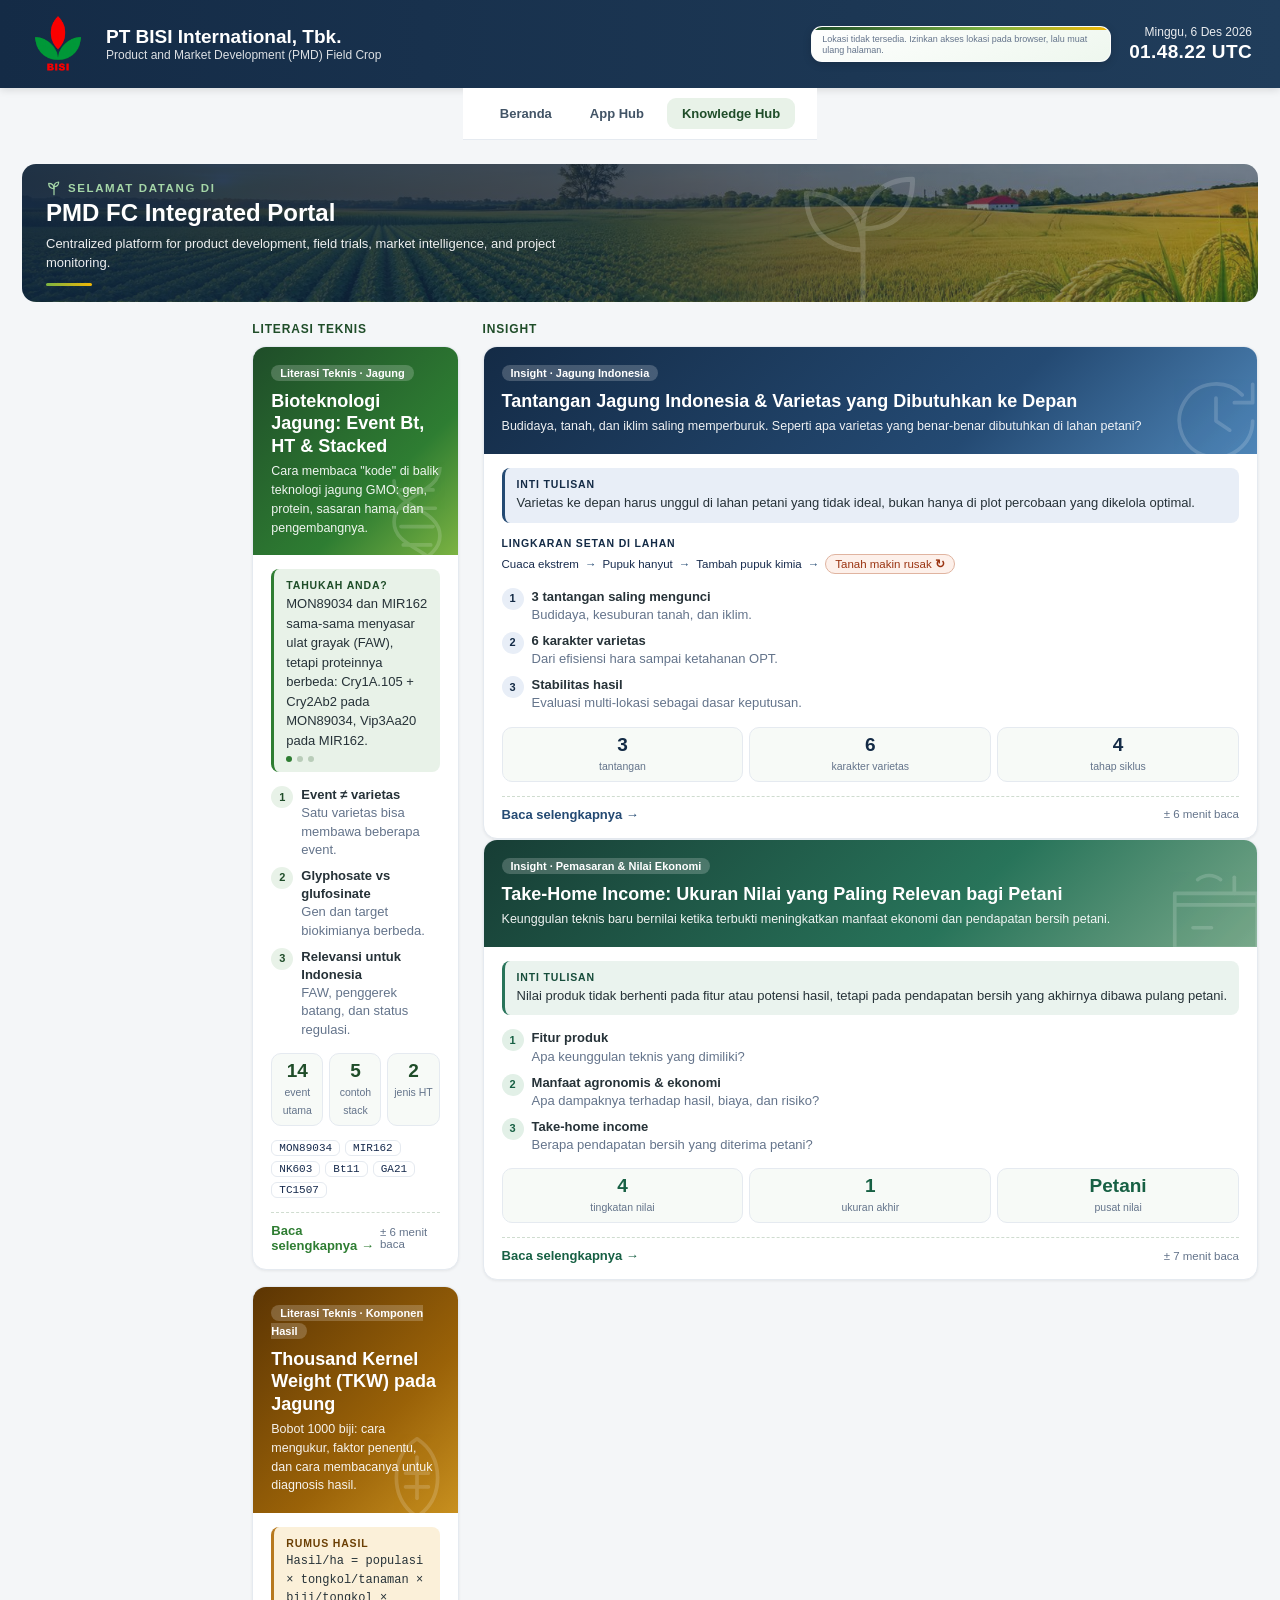
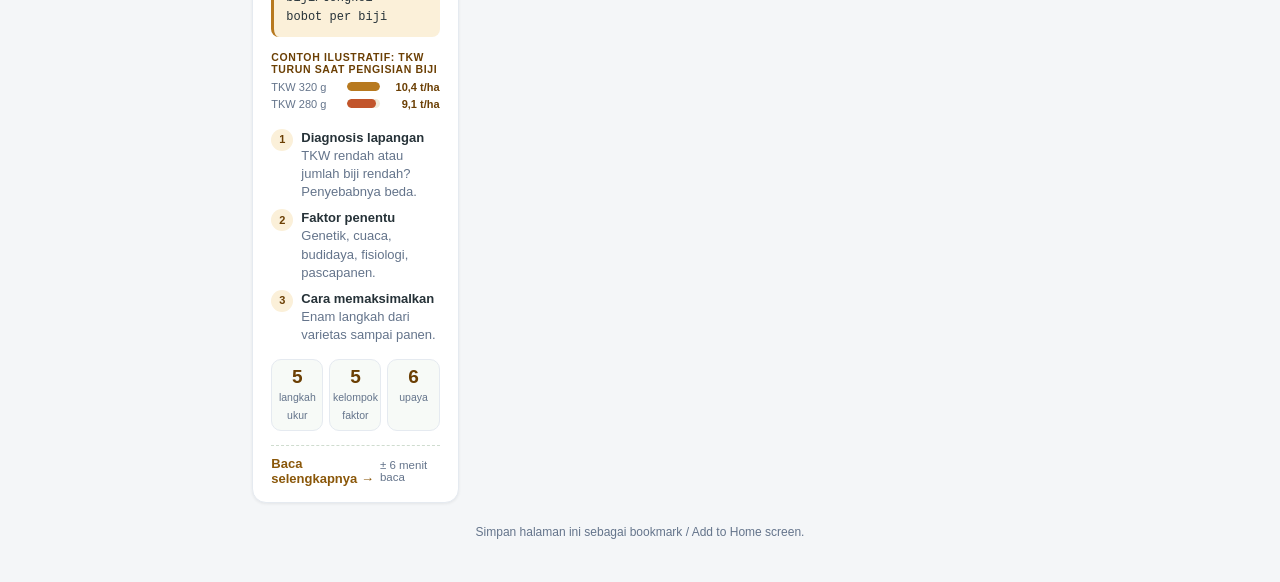
==== knowledge-hub.html @ ab96c6e7 "Add files via upload" ====
<!DOCTYPE html>
<html lang="id">
<head>
<meta charset="utf-8">
<meta name="viewport" content="width=device-width, initial-scale=1">
<title>PMD-FC BISI — Dashboard Gate — Knowledge Hub</title>
<meta name="theme-color" content="#1f4d29">
<style>
:root {
  --ink: #263238;
  --mute: #64748b;
  --line: #e5eaf0;
  --green: #2e7d32;
  --green-d: #1f4d29;
  --green-l: #e8f2e8;
  --navy: #172b4d;
  --background: #f4f6f8;
}
*{box-sizing:border-box}
body {
  margin: 0;
  min-height: 100vh;
  display: flex;
  flex-direction: column;
  font-family: Inter, Arial, sans-serif;
  color: var(--ink);
  background: var(--background);
}

header {
  background: linear-gradient(90deg, #142b46, #203d5b);
  color: white;
  padding: 14px 28px;
  display: flex;
  align-items: center;
  gap: 18px;
  box-shadow: 0 2px 8px rgba(0,0,0,.12);
}
header h1{margin:0;font-size:clamp(15px,3vw,19px)}header small{display:block;opacity:.85;font-weight:400;font-size:12px}
main {
  flex: 1;
  width: 100%;
  max-width: 1600px;
  margin: 0 auto;
  padding: 24px 22px 40px;
}
h2{font-size:15px;margin:0 0 4px}.lead{color:var(--mute);margin:0 0 18px}
a.card{display:flex;flex-direction:column;gap:6px;text-decoration:none;color:inherit;background:#fff;border:1px solid var(--line);border-radius:12px;padding:18px;transition:.15s;box-shadow:0 1px 3px #0001}
a.card:hover,a.card:focus-visible{border-color:var(--green);box-shadow:0 4px 14px #2f6b3a33;transform:translateY(-2px);outline:none}
.tag{align-self:flex-start;font-size:11px;background:var(--green-l);color:var(--green-d);border-radius:999px;padding:2px 9px;font-weight:600}
.card b{font-size:17px}.card span.d{color:var(--mute);font-size:13px}
.go{margin-top:6px;color:var(--green);font-weight:650;font-size:13px}
footer{text-align:center;color:var(--mute);font-size:12px;margin-top:22px}
#list{display:flex;flex-direction:column;gap:26px;margin-top:14px}
.grp-grid{display:grid;grid-template-columns:repeat(auto-fill,minmax(240px,1fr));gap:14px}
.card span.d{flex:1}
.tab:focus-visible,.btn:focus-visible,.more:focus-visible{outline:2px solid var(--green);outline-offset:2px}
.msg,.empty{color:var(--mute);margin:8px 0}
#news-list,#event-list{display:grid;gap:12px;align-content:start;max-height:300px;overflow-y:auto;padding:2px 6px 2px 2px}
.news,.ev{background:#fff;border:1px solid var(--line);border-radius:12px;padding:16px 18px;box-shadow:0 1px 3px #0001}
.news h3,.ev h3{margin:6px 0 4px;font-size:16px}
.news p,.ev p{margin:0 0 6px;color:var(--mute);font-size:14px;white-space:pre-line}
.meta{display:flex;flex-wrap:wrap;align-items:center;gap:8px;font-size:12px;color:var(--mute)}
.pill{border-radius:999px;padding:2px 9px;font-weight:600;font-size:11px}
.pill.new{background:#f6efd2;color:#6b5a12}.pill.pin{background:var(--green);color:#fff}
.more{color:var(--green);font-weight:650;font-size:13px;text-decoration:none}
.more:hover{text-decoration:underline}
.month{margin:14px 0 0;font-size:13px;color:var(--green-d);text-transform:capitalize}
.ev{display:grid;grid-template-columns:60px 1fr;gap:14px}
.ev.past{opacity:.6}
.dt{background:var(--green-l);color:var(--green-d);border-radius:10px;text-align:center;padding:8px 4px;align-self:start}
.dt b{display:block;font-size:22px;line-height:1.1}.dt span{font-size:11px;text-transform:uppercase}
.btn{font:inherit;font-size:13px;font-weight:600;color:var(--green-d);background:#fff;border:1px solid var(--line);border-radius:8px;padding:8px 12px;cursor:pointer;justify-self:start}
header h1{min-width:0}
.clock{margin-left:auto;text-align:right;flex:none;line-height:1.25}
#ck-date{font-size:12px;opacity:.9}
#ck-time{font-size:19px;font-weight:700;font-variant-numeric:tabular-nums;letter-spacing:.02em}
@media(max-width:560px){#ck-date{font-size:11px}#ck-time{font-size:15px}}
.clock{position:relative}
.layout{display:grid;grid-template-columns:minmax(0,1fr) 340px;gap:22px 24px;align-items:start}
/* Layar sedang (901-1499px): baris atas = Literasi Teknis (2 kartu) + Insight; dashboard di kiri, news+kalender di kanan */
.lt-wrap{grid-column:1 / -1;grid-row:1;display:grid;grid-template-columns:minmax(0,2fr) minmax(0,1fr);gap:22px 24px;min-width:0}
#p-lit,#p-ins{min-width:0;display:flex;flex-direction:column}
.lt-stack{display:grid;grid-template-columns:repeat(auto-fit,minmax(270px,1fr));gap:16px;flex:1}
#p-ins .lt{flex:1}
.layout{grid-template-rows:auto auto auto 1fr}
#p-dash{grid-column:1;grid-row:2 / span 3}
#p-news{grid-column:2;grid-row:2;min-width:0}
#p-event{grid-column:2;grid-row:3;min-width:0}
#news-list,#event-list{max-height:460px}
.grp-grid{grid-template-columns:repeat(2,minmax(0,1fr))}
/* Layar lebar (>=1500px): Dashboard | Literasi Teknis (2 kartu bertumpuk) | Insight + News + Kalender bertumpuk.
   Setiap kolom setinggi isinya sendiri, jadi tidak ada kartu yang melar dan menyisakan ruang kosong. */
@media(min-width:1500px){
  #news-list,#event-list{max-height:340px}
  .layout{grid-template-columns:minmax(0,1fr) 310px 340px;grid-template-rows:auto auto auto 1fr}
  .lt-wrap{display:contents}
  #p-dash{grid-column:1;grid-row:1 / span 4}
  #p-lit{grid-column:2;grid-row:1 / span 4;align-self:start}
  #p-ins{grid-column:3;grid-row:1;align-self:start}
  #p-news{grid-column:3;grid-row:2}
  #p-event{grid-column:3;grid-row:3}
  .lt-stack{grid-template-columns:1fr}
}
.sec{margin:0 0 10px;font-size:12px;font-weight:700;letter-spacing:.07em;text-transform:uppercase;color:var(--green-d)}
@media(max-width:900px){.layout{grid-template-columns:1fr;grid-template-rows:none}#p-dash,#p-news,#p-event,.lt-wrap{grid-column:1;grid-row:auto}.lt-wrap{grid-template-columns:1fr}.grp-grid{grid-template-columns:repeat(auto-fill,minmax(240px,1fr))}#news-list,#event-list{max-height:340px}}
.sech{display:flex;align-items:center;justify-content:space-between;margin:0 0 10px}.sech .sec{margin:0}
.ico{font:inherit;font-size:16px;line-height:1;color:var(--green-d);background:#fff;border:1px solid var(--line);border-radius:8px;padding:3px 8px;cursor:pointer}
.ico:hover{background:var(--green-l)}.ico:focus-visible{outline:2px solid var(--green);outline-offset:2px}
/* CARD CUACA */
.wxc{position:relative;overflow:hidden;min-width:0;color:var(--ink);background:linear-gradient(160deg,#ffffff 0%,#eef7ee 100%);border:1px solid rgba(255,255,255,.7);border-radius:16px;padding:14px 14px 11px;box-shadow:0 10px 28px rgba(0,0,0,.28)}
.wxc::before{content:"";position:absolute;left:0;right:0;top:0;height:4px;background:linear-gradient(90deg,var(--green-d),#7cb342 60%,#f2b705)}
.wxc-wm{position:absolute;right:-12px;top:8px;width:92px;height:92px;color:var(--green);opacity:.10;pointer-events:none}
.wxc-wm svg{display:block;width:100%;height:100%}
.wxc-top{position:relative;display:flex;align-items:center;gap:10px}
.wxc-ic{width:46px;height:46px;flex:none;display:grid;place-items:center;border-radius:14px;color:#fff;background:linear-gradient(135deg,var(--green-d),var(--green));box-shadow:0 4px 10px rgba(31,77,41,.3)}
.wxc-ic svg{display:block;width:26px;height:26px}
.wxc-ic.k-sun{background:linear-gradient(135deg,#f59e0b,#fbbf24);box-shadow:0 4px 10px rgba(245,158,11,.4)}
.wxc-ic.k-moon{background:linear-gradient(135deg,#3949ab,#5c6bc0);box-shadow:0 4px 10px rgba(57,73,171,.4)}
.wxc-ic.k-partly{background:linear-gradient(135deg,#f59e0b,#4a90c2);box-shadow:0 4px 10px rgba(74,144,194,.4)}
.wxc-ic.k-cloud,.wxc-ic.k-fog{background:linear-gradient(135deg,#607d8b,#90a4ae);box-shadow:0 4px 10px rgba(96,125,139,.4)}
.wxc-ic.k-rain,.wxc-ic.k-storm,.wxc-ic.k-snow{background:linear-gradient(135deg,#1e5f99,#3b8fd0);box-shadow:0 4px 10px rgba(30,95,153,.4)}
.wxc-t{font-size:32px;font-weight:700;line-height:1;font-variant-numeric:tabular-nums;color:var(--navy)}
.wxc-c{font-weight:700;font-size:13px;color:var(--navy)}
.wxc-s{font-size:11.5px;color:var(--mute);margin:0}
.wxc-chips{position:relative;display:grid;grid-auto-flow:column;grid-auto-columns:1fr;gap:6px;margin:10px 0 9px}
.wxc-chip{display:flex;align-items:center;gap:6px;min-width:0;background:rgba(255,255,255,.85);border:1px solid var(--line);border-radius:10px;padding:5px 7px}
.wxc-chip .ci{width:17px;height:17px;flex:none;color:var(--green)}
.wxc-chip .ci svg{display:block;width:100%;height:100%}
.wxc-chip b{display:block;font-size:12px;line-height:1.15;white-space:nowrap}
.wxc-chip small{display:block;font-size:10px;line-height:1.15;color:var(--mute)}
.wxc-loc{position:relative;display:flex;align-items:center;flex-wrap:nowrap;gap:6px;border-top:1px dashed #cfdccf;padding-top:8px;font-size:12px}
.wxc-pin{display:block;width:15px;height:15px;color:#d84315;flex:none}
.wxc-pin svg{display:block;width:100%;height:100%}
.wxc-loc>span:not(.wxc-pin):not(.pill2){font-weight:600;flex:1 1 auto;min-width:0;overflow:hidden;text-overflow:ellipsis;white-space:nowrap}
.wxc-loc .pill2{flex:none;white-space:nowrap}
.pill2{background:var(--green-l);color:var(--green-d);border-radius:999px;padding:2px 9px;font-size:11px;font-weight:600}
.wxc .btn{flex:none;padding:2px 9px;font-size:11px}
.wxc-note{position:relative;margin:6px 0 0;font-size:11px;color:var(--mute)}
/* CARD CUACA DI HEADER: ringkas agar sejajar dengan jam tanpa mengubah isi/fungsi widget. */
header #p-weather{
  flex:0 1 300px;
  width:300px;
  max-width:300px;
  margin-left:auto;
  padding:7px 10px 6px;
  border-radius:11px;
  box-shadow:0 2px 8px rgba(0,0,0,.16);
}
header #p-weather::before{height:3px}
header #p-weather .wxc-wm{width:54px;height:54px;right:-8px;top:2px}
header #p-weather .wxc-top{gap:7px}
header #p-weather .wxc-ic{width:32px;height:32px;border-radius:9px;box-shadow:none}
header #p-weather .wxc-ic svg{width:19px;height:19px}
header #p-weather .wxc-t{font-size:23px}
header #p-weather .wxc-c{font-size:10.5px}
header #p-weather .wxc-s{font-size:9px;line-height:1.2}
header #p-weather .wxc-chips{display:none}
header #p-weather .wxc-loc{gap:4px;padding-top:4px;font-size:9px;border-top:1px dashed #cfdccf}
header #p-weather .wxc-pin{width:11px;height:11px}
header #p-weather .pill2{font-size:9px;padding:1px 5px}
header #p-weather .btn{font-size:9px;padding:1px 6px}
header #p-weather .wxc-note{display:none}
header .clock{margin-left:0}
@media(max-width:1000px){
  header{flex-wrap:wrap}
  header #p-weather{order:3;flex:1 1 220px;width:auto;max-width:none;margin-left:0}
  header .clock{order:4;margin-left:auto}
}
@media(max-width:420px){
  header #p-weather{flex-basis:100%}
  header .clock{margin-left:auto}
}

/* HERO BANNER */
.hero {
  position: relative;
  overflow: hidden;
  background: linear-gradient(100deg, rgba(14,36,62,.93) 0%, rgba(14,36,62,.78) 45%, rgba(14,36,62,.35) 100%),
              var(--hero-img);
  background-color: #1f4d29;
  background-size: cover;
  background-position: center 62%;
  border-radius: 14px;
  padding: 16px 24px;
  color: white;
  margin-bottom: 20px;
  display: flex;
  flex-direction: row;
  align-items: center;
  justify-content: space-between;
  gap: 20px;
}
/* SHIMMER HALUS: hanya pada banner hero, tanpa mengubah elemen lain. */
.hero::before {
  content: "";
  position: absolute;
  top: 0;
  left: 0;
  width: 42%;
  height: 100%;
  pointer-events: none;
  z-index: 0;
  background: linear-gradient(
    110deg,
    transparent 0%,
    rgba(255,255,255,.035) 35%,
    rgba(255,255,255,.19) 50%,
    rgba(255,255,255,.035) 65%,
    transparent 100%
  );
  transform: translateX(-160%) skewX(-18deg);
  animation: heroBannerShimmer 7s ease-in-out infinite;
}
@keyframes heroBannerShimmer {
  0%, 16% { transform: translateX(-160%) skewX(-18deg); }
  58%, 100% { transform: translateX(360%) skewX(-18deg); }
}
@media (prefers-reduced-motion: reduce) {
  .hero::before { animation: none; }
}
.hero::after {
  content: "";
  position: absolute;
  right: 310px;
  bottom: -26px;
  width: 170px;
  height: 170px;
  background: url("data:image/svg+xml,%3Csvg xmlns='http://www.w3.org/2000/svg' viewBox='0 0 24 24' fill='none' stroke='%23ffffff' stroke-width='.7' stroke-linecap='round' stroke-linejoin='round'%3E%3Cpath d='M12 22V10'/%3E%3Cpath d='M12 13c-5 0-8-3-8-8 5 0 8 3 8 8z'/%3E%3Cpath d='M12 10c0-4 2.5-7 7-7 0 4.500-2.500 7-7 7z'/%3E%3C/svg%3E") no-repeat center / contain;
  opacity: .16;
  pointer-events: none;
}
.hero-text, .hero #p-weather { position: relative; z-index: 1; }
.hero-text { flex: 1; min-width: 0; }
.hero #p-weather { flex: 0 0 310px; width: 310px; max-width: 100%; }
.hero .welcome {
  display: flex; align-items: center; gap: 6px;
  margin: 0 0 3px; font-size: 11.5px; font-weight: 600;
  letter-spacing: .14em; text-transform: uppercase; color: #a5d6a7;
}
.hero .welcome svg { width: 16px; height: 16px; flex: none; }
.hero h2 { font-size: 24px; line-height: 1.2; margin: 0 0 6px; }
.hero .subtitle { font-size: 13px; line-height: 1.5; margin: 0; max-width: 540px; opacity: .92; }
.hero .accent { width: 46px; height: 3px; border-radius: 3px; margin-top: 10px; background: linear-gradient(90deg, #7cb342, #f2b705); }
@media (max-width: 900px) {
  .hero { flex-direction: column; align-items: stretch; padding: 18px 18px; gap: 14px; }
  .hero::after { right: -20px; }
  .hero #p-weather { flex: none; width: 100%; }
}


/* LITERASI TEKNIS (kartu cuplikan) */
.lt{display:flex;flex-direction:column;cursor:pointer;text-decoration:none;color:inherit;background:#fff;border:1px solid var(--line);border-radius:14px;overflow:hidden;box-shadow:0 1px 3px #0001;transition:.15s}
.lt:hover,.lt:focus-visible{border-color:var(--green);box-shadow:0 6px 18px #2f6b3a33;transform:translateY(-2px);outline:none}
.lt-top{position:relative;overflow:hidden;background:linear-gradient(135deg,var(--green-d),var(--green) 65%,#7cb342);color:#fff;padding:16px 18px 18px}
.lt-top .tag{background:rgba(255,255,255,.2);color:#fff}
.lt-top h4{margin:9px 0 5px;font-size:18px;line-height:1.25;position:relative}
.lt-top p{margin:0;font-size:12.5px;line-height:1.5;opacity:.93;position:relative}
.lt-wm{position:absolute;right:-14px;bottom:-22px;width:110px;height:110px;opacity:.16;pointer-events:none}
.lt-body{padding:14px 18px 16px;display:flex;flex-direction:column;gap:14px;flex:1}
.lt-fact{background:var(--green-l);border-left:3px solid var(--green);border-radius:8px;padding:10px 12px}
.lt-fact small{display:block;font-size:10.5px;font-weight:700;letter-spacing:.08em;text-transform:uppercase;color:var(--green-d);margin-bottom:3px}
.lt-fact p{margin:0;font-size:13px;line-height:1.5;color:var(--ink);min-height:6em;transition:opacity .25s}
.lt-fact p.fade{opacity:0}
.lt-dots{display:flex;gap:5px;margin-top:6px}
.lt-dots i{width:6px;height:6px;border-radius:50%;background:#b9cdb9}
.lt-dots i.on{background:var(--green)}
.lt-pts{list-style:none;margin:0;padding:0;display:grid;gap:8px}
.lt-pts li{display:grid;grid-template-columns:22px 1fr;gap:8px;font-size:13px;line-height:1.4}
.lt-pts li b{display:inline-grid;place-items:center;width:22px;height:22px;border-radius:50%;background:var(--green-l);color:var(--green-d);font-size:11px}
.lt-pts li span{color:var(--mute)}
.lt-pts li span strong{color:var(--ink);display:block;font-size:13px}
.lt-stats{display:grid;grid-template-columns:repeat(3,1fr);gap:6px;text-align:center}
.lt-stats div{background:#f7faf7;border:1px solid var(--line);border-radius:10px;padding:7px 2px}
.lt-stats b{display:block;font-size:19px;color:var(--green-d);line-height:1.1}
.lt-stats span{font-size:10.5px;color:var(--mute)}
.lt-chips{display:flex;flex-wrap:wrap;gap:5px}
.lt-chips span{font-size:11px;font-family:ui-monospace,Menlo,Consolas,monospace;background:#fff;border:1px solid var(--line);border-radius:6px;padding:1px 7px;color:var(--navy)}
.lt-go{margin-top:auto;display:flex;align-items:center;justify-content:space-between;color:var(--green);font-weight:650;font-size:13px;border-top:1px dashed #cfdccf;padding-top:10px}
.lt-go small{color:var(--mute);font-weight:400;font-size:11.5px}
@media(prefers-reduced-motion:reduce){.lt,.lt-fact p{transition:none}}


/* ===== ISI LITERASI (di dalam jendela baca) ===== */
/* Semua gaya di-scope ke .lit supaya aman ditempel ke halaman/menu lain */
.lit{
  --bg:#f4f6f8; --card:#ffffff; --ink:#263238; --muted:#64748b; --line:#e5eaf0;
  --brand:#2e7d32; --brand-soft:#e8f2e8;
  --lepi:#8a5a00; --lepi-bg:#fdf0d5;
  --coleo:#7a2e8a; --coleo-bg:#f3e5f7;
  --gly:#1b5fa8; --gly-bg:#e3effb;
  --glu:#9a3412; --glu-bg:#fde8dc;
  --warn-bg:#fff6df; --warn-line:#e8c766;
  font-family:Inter,Arial,sans-serif;
  color:var(--ink); background:var(--bg); line-height:1.6; font-size:16px;
  max-width:1000px; margin:0 auto; padding:0 16px 48px;
}
.lit *{box-sizing:border-box}
.lit h1,.lit h2,.lit h3{line-height:1.25; margin:0}
.lit p{margin:0 0 .75em}
.lit a{color:var(--brand)}
.lit code,.lit .gene{font-family:ui-monospace,Menlo,Consolas,monospace; font-size:.88em}

/* Header */
.lit-hero{padding:28px 0 12px}
.lit-eyebrow{font-size:.8rem; letter-spacing:.08em; text-transform:uppercase; color:var(--brand); font-weight:700}
.lit-hero h1{font-size:clamp(1.6rem,4.5vw,2.3rem); margin:.2em 0 .3em}
.lit-hero p{color:var(--muted); max-width:62ch}

/* Nav */
.lit-nav{position:sticky; top:0; z-index:5; background:var(--bg); padding:10px 0; margin:0 -16px 8px; padding-inline:16px; border-bottom:1px solid var(--line);
  display:flex; gap:8px; overflow-x:auto; scrollbar-width:none}
.lit-nav::-webkit-scrollbar{display:none}
.lit-nav button{flex:none; border:1px solid var(--line); background:var(--card); color:var(--ink); border-radius:999px; padding:6px 14px; font:inherit; font-size:.88rem; cursor:pointer}
.lit-nav button.on{background:var(--brand); border-color:var(--brand); color:#fff}

/* Sections */
.lit section{padding-top:28px; scroll-margin-top:60px}
.lit h2{font-size:1.3rem; margin-bottom:.3em}
.lit .lead{color:var(--muted); margin-bottom:14px}

/* Cards */
.lit-grid{display:grid; gap:12px; grid-template-columns:repeat(auto-fit,minmax(220px,1fr))}
.lit-card{background:var(--card); border:1px solid var(--line); border-radius:12px; padding:14px 16px}
.lit-card h3{font-size:1rem; margin-bottom:.3em}
.lit-card p{margin:0; color:var(--muted); font-size:.93rem}
.lit-key .num{display:inline-grid; place-items:center; width:26px; height:26px; border-radius:50%; background:var(--brand-soft); color:var(--brand); font-weight:700; font-size:.85rem; margin-bottom:6px}

/* Badges */
.b{display:inline-block; padding:1px 9px; border-radius:999px; font-size:.78rem; font-weight:600; margin:2px 4px 2px 0; white-space:nowrap}
.b.lepi{background:var(--lepi-bg); color:var(--lepi)}
.b.coleo{background:var(--coleo-bg); color:var(--coleo)}
.b.gly{background:var(--gly-bg); color:var(--gly)}
.b.glu{background:var(--glu-bg); color:var(--glu)}

/* Tables */
.lit-tw{background:var(--card); border:1px solid var(--line); border-radius:12px; overflow:hidden}
.lit table{width:100%; border-collapse:collapse; font-size:.92rem}
.lit th{background:var(--brand-soft); color:var(--ink); text-align:left; padding:10px 12px; font-size:.8rem; text-transform:uppercase; letter-spacing:.04em}
.lit td{padding:10px 12px; border-top:1px solid var(--line); vertical-align:top}
.lit td:first-child{font-weight:700}
.lit .sub{display:block; color:var(--muted); font-size:.82rem; font-weight:400}

/* Filter */
.lit-tools{display:flex; flex-wrap:wrap; gap:8px; margin:12px 0}
.lit-tools input{flex:1 1 200px; min-width:0; padding:9px 12px; border:1px solid var(--line); border-radius:10px; background:var(--card); color:var(--ink); font:inherit}
.lit-chips{display:flex; flex-wrap:wrap; gap:6px}
.lit-chips button{border:1px solid var(--line); background:var(--card); color:var(--ink); border-radius:999px; padding:6px 12px; font:inherit; font-size:.85rem; cursor:pointer}
.lit-chips button.on{background:var(--brand); color:#fff; border-color:var(--brand)}
.lit-empty{display:none; padding:16px; color:var(--muted); text-align:center}

/* Compare 2 col */
.lit-cmp{display:grid; gap:12px; grid-template-columns:1fr 1fr}
.lit-cmp .lit-card{border-top:4px solid var(--gly)}
.lit-cmp .lit-card.glu{border-top-color:var(--glu)}
.lit-cmp dl{margin:8px 0 0; font-size:.92rem}
.lit-cmp dt{font-weight:700; font-size:.78rem; text-transform:uppercase; letter-spacing:.04em; color:var(--muted); margin-top:8px}
.lit-cmp dd{margin:0}

/* Notes */
.lit-note{background:var(--warn-bg); border:1px solid var(--warn-line); border-radius:12px; padding:12px 16px; margin:14px 0; font-size:.93rem}
.lit-note strong{display:block; margin-bottom:2px}
.lit details{background:var(--card); border:1px solid var(--line); border-radius:12px; padding:0 16px; margin-bottom:8px}
.lit summary{cursor:pointer; padding:12px 0; font-weight:600}
.lit details p{color:var(--muted); font-size:.93rem}
.lit ol.refs{padding-left:1.2em; margin:0}
.lit ol.refs li{margin-bottom:.6em}
.lit ol.refs span{display:block; color:var(--muted); font-size:.88rem}

/* Mobile: tabel jadi kartu */
@media (max-width:680px){
  .lit-cmp{grid-template-columns:1fr}
  .lit table, .lit tbody, .lit tr, .lit td{display:block; width:100%}
  .lit thead{display:none}
  .lit tr{padding:10px 14px; border-top:1px solid var(--line)}
  .lit tr:first-child{border-top:0}
  .lit td{border:0; padding:3px 0}
  .lit td:first-child{font-size:1.02rem}
  .lit td[data-l]::before{content:attr(data-l); display:block; font-size:.72rem; text-transform:uppercase; letter-spacing:.05em; color:var(--muted); font-weight:700; margin-top:4px}
  .lit td:first-child::before{display:none}
}

/* Jendela baca */
/* jendela baca (dipakai Literasi & Insight) */
.lit-modal{position:fixed;inset:0;z-index:1000;display:none;background:rgba(10,24,40,.62)}
.lit-modal.open{display:block}
.lit-sheet{position:absolute;inset:18px 0 0 0;max-width:1060px;margin:0 auto;background:#f4f6f8;border-radius:14px 14px 0 0;overflow-y:auto;overscroll-behavior:contain;box-shadow:0 -6px 30px rgba(0,0,0,.3)}
.lit-bar{position:sticky;top:0;z-index:6;display:flex;align-items:center;gap:12px;padding:10px 16px;background:linear-gradient(90deg,#142b46,#203d5b);color:#fff;border-radius:14px 14px 0 0}
.lit-bar b{font-size:15px;flex:1;min-width:0;white-space:nowrap;overflow:hidden;text-overflow:ellipsis}
.lit-bar button{font:inherit;font-size:13px;font-weight:600;color:#fff;background:rgba(255,255,255,.14);border:1px solid rgba(255,255,255,.4);border-radius:8px;padding:6px 12px;cursor:pointer}
.lit-bar button:hover,.lit-bar button:focus-visible{background:rgba(255,255,255,.28);outline:none}
.lit-modal .lit-nav{top:52px}
.lit-modal .lit section{scroll-margin-top:112px}
body.lit-lock{overflow:hidden}
@media(max-width:700px){.lit-sheet{inset:0;border-radius:0}.lit-bar{border-radius:0}}


/* INSIGHT (kartu cuplikan) */
.lt.ins:hover,.lt.ins:focus-visible{border-color:#244a73;box-shadow:0 6px 18px #244a7333}
.lt.ins .lt-top{background:linear-gradient(135deg,#142b46,#244a73 65%,#4f86b8)}
.lt.ins .lt-fact{background:#e8eef7;border-left-color:#244a73}
.lt.ins .lt-fact small,.lt-loop small{color:#142b46}
.lt.ins .lt-fact p{min-height:0}
.lt.ins .lt-pts li b{background:#e8eef7;color:#142b46}
.lt.ins .lt-stats b{color:#142b46}
.lt.ins .lt-go{color:#244a73}
.lt-loop small{display:block;font-size:10.5px;font-weight:700;letter-spacing:.08em;text-transform:uppercase;margin-bottom:5px}
.lt-loop ol{list-style:none;margin:0;padding:0;display:flex;flex-wrap:wrap;gap:4px 0;align-items:center}
.lt-loop li{font-size:11.5px;background:#fff;border:1px solid var(--line);border-radius:999px;padding:2px 9px;color:var(--navy)}
.lt-loop li:not(:last-child)::after{content:"\2192";margin-left:6px;color:#244a73}
.lt-loop li:last-child{border-color:#e0b4a0;background:#fdf0ea;color:#9a3412}
.lt-loop li:last-child::after{content:" \21BB";font-weight:700}
.lt-loop li{margin-right:6px}
.lt-loop li:not(:last-child){border:0;background:none;padding:2px 0;margin-right:6px}
/* ISI INSIGHT (di dalam jendela baca) */
.lit .ins-by{font-size:.85rem;color:var(--muted);margin-top:4px}
.lit .ins-loop{display:grid;grid-template-columns:repeat(4,1fr);gap:30px;margin:14px 0 8px}
.lit .ins-step{position:relative;background:var(--card);border:1px solid var(--line);border-top:4px solid var(--brand);border-radius:12px;padding:12px 14px;font-size:.92rem}
.lit .ins-step.warn{border-top-color:#9a3412}
.lit .ins-step b{display:block;font-size:.72rem;letter-spacing:.06em;text-transform:uppercase;color:var(--brand);margin-bottom:3px}
.lit .ins-step.warn b{color:#9a3412}
.lit .ins-step:not(:last-child)::after{content:"\2192";position:absolute;right:-23px;top:50%;transform:translateY(-50%);color:var(--brand);font-size:1.3rem;font-weight:700}
.lit .ins-back{text-align:center;color:var(--muted);font-size:.88rem;margin:8px 0 0}
@media(max-width:820px){
  .lit .ins-loop{grid-template-columns:1fr;gap:28px}
  .lit .ins-step:not(:last-child)::after{content:"\2193";right:auto;left:50%;top:auto;bottom:-26px;transform:translateX(-50%)}
}


/* ===== KARTU DASHBOARD (diperindah): ikon, warna per kategori, pengelompokan, animasi ===== */
.grp{--ac:#2e7d32;--ac-l:#e8f2e8;--ac-d:#1f5a24}
.grp.g-trial{--ac:#6d4aa8;--ac-l:#efe9f8;--ac-d:#4b2f7f}
.grp.g-demplot{--ac:#2e7d32;--ac-l:#e8f2e8;--ac-d:#1f5a24}
.grp.g-report{--ac:#1f6fb2;--ac-l:#e3effb;--ac-d:#164f80}
.grp.g-plan{--ac:#c27a0e;--ac-l:#fdf0d5;--ac-d:#8a5400}
.grp-h{display:flex;align-items:center;gap:9px;margin:0 0 11px;font-size:12px;font-weight:700;letter-spacing:.06em;text-transform:uppercase;color:var(--ac-d)}
.grp-h::before{content:"";width:9px;height:9px;border-radius:3px;background:var(--ac);flex:none}
.grp-h em{font-style:normal;font-weight:600;font-size:11px;letter-spacing:0;text-transform:none;color:var(--ac-d);background:var(--ac-l);border-radius:999px;padding:1px 8px}
.grp-h::after{content:"";flex:1;height:1px;background:var(--line)}
a.card{position:relative;overflow:hidden;gap:8px;padding:18px 18px 16px 20px;background:linear-gradient(155deg,#fff 50%,var(--ac-l) 175%);animation:cardIn .5s ease both;animation-delay:calc(var(--i,0) * 55ms)}
a.card::before{content:"";position:absolute;left:0;top:0;bottom:0;width:4px;background:var(--ac)}
a.card>*:not(.wm){position:relative}
.c-head{display:flex;align-items:center;gap:10px;margin-bottom:2px}
.ico{flex:none;display:grid;place-items:center;width:40px;height:40px;border-radius:12px;background:var(--ac-l);color:var(--ac-d);transition:transform .2s,background .2s,color .2s}
.ico svg{width:22px;height:22px;fill:none;stroke:currentColor;stroke-width:1.8;stroke-linecap:round;stroke-linejoin:round}
a.card .tag{align-self:center;background:var(--ac-l);color:var(--ac-d);line-height:1.35}
.badge{margin-left:auto;flex:none;font-size:10.5px;font-weight:700;letter-spacing:.04em;text-transform:uppercase;color:#fff;background:var(--ac);border-radius:999px;padding:2px 8px}
.card b{font-size:17px;line-height:1.3}
.wm{position:absolute;right:-14px;bottom:-18px;width:100px;height:100px;fill:none;stroke:var(--ac);stroke-width:1;stroke-linecap:round;stroke-linejoin:round;opacity:.09;pointer-events:none;transition:opacity .25s,transform .25s}
.c-foot{display:flex;align-items:center;justify-content:space-between;gap:8px;margin-top:6px}
.go{margin:0;color:var(--ac-d);display:inline-flex;align-items:center;gap:6px}
.go i{font-style:normal;display:inline-block;transition:transform .2s}
.kind{font-size:11px;color:var(--mute);background:#f1f4f2;border:1px solid var(--line);border-radius:6px;padding:1px 7px}
a.card:hover,a.card:focus-visible{border-color:var(--ac);box-shadow:0 8px 20px #0002;box-shadow:0 8px 20px color-mix(in srgb,var(--ac) 24%,transparent);transform:translateY(-3px)}
a.card:hover .ico,a.card:focus-visible .ico{transform:scale(1.08) rotate(-4deg);background:var(--ac);color:#fff}
a.card:hover .go i,a.card:focus-visible .go i{transform:translateX(5px)}
a.card:hover .wm,a.card:focus-visible .wm{opacity:.17;transform:scale(1.07) rotate(-4deg)}
@keyframes cardIn{from{opacity:0;transform:translateY(12px)}to{opacity:1;transform:none}}
@media(prefers-reduced-motion:reduce){a.card{animation:none}a.card,.ico,.wm,.go i{transition:none}}


/* Kartu terakhir yang ganjil mengisi satu baris penuh, supaya tidak ada separuh baris kosong */
@media(min-width:901px){.grp-grid>a.card:last-child:nth-child(odd){grid-column:1 / -1}}
/* LITERASI: kartu TKW (header emas, beda dari hijau Bioteknologi dan biru Insight) */
.lt.tkw:hover,.lt.tkw:focus-visible{border-color:#b7791f;box-shadow:0 6px 18px #b7791f33}
.lt.tkw .lt-top{background:linear-gradient(135deg,#5c3503,#9a6208 62%,#c8901f)}
.lt.tkw .lt-fact{background:#fbf0d9;border-left-color:#b7791f}
.lt.tkw .lt-fact small,.lt-bars small{color:#6b3f04}
.lt.tkw .lt-fact p{min-height:0}
.lt.tkw .lt-fact p.mono{font-family:ui-monospace,Menlo,Consolas,monospace;font-size:12px;line-height:1.55}
.lt.tkw .lt-pts li b{background:#fbf0d9;color:#6b3f04}
.lt.tkw .lt-stats b{color:#6b3f04}
.lt.tkw .lt-go{color:#8a5709}
.lt-bars small{display:block;font-size:10.5px;font-weight:700;letter-spacing:.06em;text-transform:uppercase;margin-bottom:6px}
.lt-bars .r{display:grid;grid-template-columns:70px 1fr 54px;gap:6px;align-items:center;font-size:11px;margin-bottom:5px}
.lt-bars .r span{white-space:nowrap}
.lt-bars .r span{color:var(--mute)}
.lt-bars .r b{text-align:right;color:#6b3f04}
.lt-bars em{display:block;height:9px;background:#f1ead9;border-radius:999px;overflow:hidden}
.lt-bars i{display:block;height:100%;background:#b7791f;border-radius:999px}
.lt-bars i.lo{background:#c2552b}
/* ISI TKW */
.lit-modal.tkw .lit-bar{background:linear-gradient(90deg,#4f2e03,#8a5709)}
#tkw-gmo{--brand:#9a6208;--brand-soft:#fbf0d9}
#tkw-gmo .lit-hero{padding:22px 0 6px}
#tkw-gmo section{padding-top:20px}
#tkw-gmo h2{margin-bottom:.25em}
#tkw-gmo .lead{margin-bottom:10px}
#tkw-gmo .lit-note{margin:12px 0 0}
#tkw-gmo .tk-formula{background:linear-gradient(135deg,#4f2e03,#8a5709);color:#fff;border-radius:12px;padding:11px 16px;margin:12px 0 0;font-size:.95rem;line-height:1.5}
#tkw-gmo .tk-formula b{color:#ffd58a}
#tkw-gmo .tk-2{display:grid;grid-template-columns:1fr 1fr;gap:12px;align-items:start}
#tkw-gmo .tk-3{display:grid;grid-template-columns:repeat(3,minmax(0,1fr));gap:12px}
#tkw-gmo .tk-4{display:grid;grid-template-columns:repeat(4,minmax(0,1fr));gap:12px}
#tkw-gmo .tk-mas{columns:3 250px;column-gap:12px}
#tkw-gmo .tk-mas>.lit-card{display:block;break-inside:avoid;margin:0 0 12px}
#tkw-gmo .tk-2>*,#tkw-gmo .tk-3>.lit-card,#tkw-gmo .tk-4>.lit-card{min-width:0}
#tkw-gmo .lit-card{padding:12px 14px}
#tkw-gmo .tk-ul{margin:.3em 0 0;padding-left:1.1em;font-size:.92rem;color:var(--muted)}
#tkw-gmo .tk-ul li{margin-bottom:.25em}
#tkw-gmo .tk-ul b{color:var(--ink)}
#tkw-gmo .tk-steps{margin:.3em 0 0;padding:0;list-style:none;counter-reset:s;display:grid;gap:7px}
#tkw-gmo .tk-steps li{counter-increment:s;display:grid;grid-template-columns:24px 1fr;gap:8px;font-size:.92rem;color:var(--muted)}
#tkw-gmo .tk-steps li::before{content:counter(s);display:grid;place-items:center;width:24px;height:24px;border-radius:50%;background:var(--brand-soft);color:var(--brand);font-weight:700;font-size:.8rem}
#tkw-gmo .tk-bars{display:grid;gap:8px;margin-top:6px}
#tkw-gmo .tk-bar{display:grid;grid-template-columns:76px 1fr 64px;gap:8px;align-items:center;font-size:.88rem}
#tkw-gmo .tk-bar span{color:var(--muted)}
#tkw-gmo .tk-bar b{text-align:right}
#tkw-gmo .tk-bar div{height:16px;background:#f1ead9;border-radius:999px;overflow:hidden}
#tkw-gmo .tk-bar i{display:block;height:100%;background:#b7791f;border-radius:999px}
#tkw-gmo .tk-bar i.lo{background:#c2552b}
#tkw-gmo details{margin-bottom:8px}
@media(max-width:900px){#tkw-gmo .tk-4{grid-template-columns:repeat(2,minmax(0,1fr))}}
@media(max-width:820px){
  #tkw-gmo .tk-2,#tkw-gmo .tk-3{grid-template-columns:1fr}
  #tkw-gmo .tk-mas{columns:1}
}
@media(max-width:520px){#tkw-gmo .tk-4{grid-template-columns:1fr}}


/* ===== PENYEMPURNAAN CARD DASHBOARD PMD FC ===== */
/* Perubahan dibatasi pada area dashboard kiri; panel Literasi dan Insight tidak diubah. */
#p-dash .grp {
  margin: 0 0 25px;
  min-width: 0;
}
#p-dash .grp-h {
  min-height: 25px;
  margin: 0 0 12px;
  font-size: 12px;
  letter-spacing: .055em;
}
#p-dash .grp-h em {
  padding: 3px 10px;
  font-size: 11px;
}
#p-dash .grp-grid {
  display: grid;
  grid-template-columns: repeat(2, minmax(0, 1fr));
  grid-auto-rows: 1fr;
  gap: 14px;
  align-items: stretch;
}
#p-dash a.card {
  min-width: 0;
  min-height: 150px;
  height: 100%;
  padding: 16px 17px 15px 19px;
  gap: 8px;
  border: 1px solid #e2e8ef;
  border-radius: 14px;
  background: linear-gradient(145deg, #fff 0%, #fff 72%, var(--ac-l) 165%);
  box-shadow: 0 2px 8px rgba(25, 42, 65, .055);
}
#p-dash a.card::before {
  width: 4px;
  border-radius: 14px 0 0 14px;
}
#p-dash .c-head {
  min-width: 0;
  gap: 10px;
  margin-bottom: 1px;
}
#p-dash .ico {
  width: 44px;
  height: 44px;
  border: 0;
  border-radius: 13px;
  flex: 0 0 44px;
}
#p-dash .ico svg {
  width: 23px;
  height: 23px;
}
#p-dash a.card .tag {
  min-width: 0;
  max-width: 65%;
  overflow: hidden;
  text-overflow: ellipsis;
  white-space: nowrap;
  padding: 4px 10px;
  font-size: 10.5px;
}
#p-dash .badge {
  padding: 4px 9px;
  font-size: 9.5px;
}
#p-dash .card b {
  display: block;
  font-size: 16px;
  line-height: 1.32;
  color: #172b4d;
  overflow-wrap: anywhere;
}
#p-dash .card span.d {
  display: block;
  flex: 1 1 auto;
  min-width: 0;
  font-size: 12.5px;
  line-height: 1.48;
  color: #64748b;
}
#p-dash .c-foot {
  margin-top: auto;
  padding-top: 5px;
}
#p-dash .go {
  font-size: 12.5px;
  font-weight: 700;
}
#p-dash .kind {
  flex: none;
  font-size: 10px;
  padding: 3px 8px;
  border-radius: 999px;
}
#p-dash .wm {
  width: 86px;
  height: 86px;
  right: -12px;
  bottom: -15px;
  opacity: .065;
}
#p-dash a.card:hover,
#p-dash a.card:focus-visible {
  border-color: var(--ac);
  box-shadow: 0 9px 22px rgba(25, 42, 65, .11);
  transform: translateY(-3px);
}
#p-dash a.card:hover .wm,
#p-dash a.card:focus-visible .wm {
  opacity: .12;
}
/* Identitas warna kategori: oranye, biru, hijau, dan biru-teal. */
#p-dash .grp.g-plan {
  --ac: #d97732;
  --ac-l: #fff0e5;
  --ac-d: #9a4314;
}
#p-dash .grp.g-trial {
  --ac: #3568c8;
  --ac-l: #eaf1ff;
  --ac-d: #234b9b;
}
#p-dash .grp.g-demplot {
  --ac: #27845b;
  --ac-l: #e7f5ed;
  --ac-d: #17613f;
}
#p-dash .grp.g-report {
  --ac: #287b91;
  --ac-l: #e6f3f6;
  --ac-d: #18566a;
}
/* Semua kartu tetap berada di grid dua kolom; kartu ganjil tidak melebar sendiri. */
@media (min-width: 901px) {
  #p-dash .grp-grid > a.card:last-child:nth-child(odd) {
    grid-column: auto;
  }
}
@media (max-width: 900px) {
  #p-dash .grp-grid {
    grid-template-columns: repeat(2, minmax(0, 1fr));
  }
}
@media (max-width: 620px) {
  #p-dash .grp-grid {
    grid-template-columns: 1fr;
    grid-auto-rows: auto;
  }
  #p-dash a.card {
    min-height: 142px;
  }
}
@media (prefers-reduced-motion: reduce) {
  #p-dash a.card {
    animation: none;
    transition: none;
  }
}

/* UKURAN LOGO BISI */
.logo {
  width: 60px;
  height: 60px;
  object-fit: contain;
  flex-shrink: 0;
}
</style>
<style id="hero-img">
/* Gambar latar hero (tertanam). Untuk mengganti: tukar isi url(...) di bawah. */
:root { --hero-img: url("[data-uri]"); }
</style>

<style id="pmd-layout-news-event-refresh">
/* Layout utama: Dashboard | Literasi Teknis | Insight; News dan Event pada baris bawah. */
@media (min-width: 1180px) {
  .layout {
    display: grid;
    grid-template-columns: minmax(0, 2.2fr) minmax(245px, .8fr) minmax(245px, .8fr);
    grid-template-rows: auto auto;
    gap: 22px 18px;
    align-items: stretch;
  }
  .lt-wrap { display: contents; }
  #p-dash { grid-column: 1; grid-row: 1; min-width: 0; }
  #p-lit { grid-column: 2; grid-row: 1; min-width: 0; }
  #p-ins { grid-column: 3; grid-row: 1; min-width: 0; }
  .lt-stack { grid-template-columns: 1fr; }
  .updates-row {
    grid-column: 1 / -1;
    grid-row: 2;
    display: grid;
    grid-template-columns: minmax(0, 1.1fr) minmax(0, .9fr);
    gap: 18px;
    min-width: 0;
  }
}
@media (max-width: 1179px) {
  .layout { display: grid; grid-template-columns: minmax(0, 1fr); gap: 22px; }
  #p-dash, .lt-wrap, .updates-row { grid-column: 1; grid-row: auto; min-width: 0; }
  .lt-wrap { display: grid; grid-template-columns: repeat(2, minmax(0, 1fr)); gap: 18px; }
  .updates-row { display: grid; grid-template-columns: minmax(0, 1.1fr) minmax(0, .9fr); gap: 18px; }
  .lt-stack { grid-template-columns: 1fr; }
}
@media (max-width: 680px) {
  .lt-wrap, .updates-row { grid-template-columns: 1fr; }
  .update-panel { padding: 15px; }
  #news-list, #event-list { max-height: 320px; }
}

/* Panel News Update dan Kalender Event: dua kartu informasi horizontal. */
.updates-row { min-width: 0; }
.updates-row > #p-news, .updates-row > #p-event { grid-column: auto; grid-row: auto; }
.update-panel {
  min-width: 0;
  padding: 17px 18px 16px;
  border: 1px solid #e5eaf0;
  border-radius: 16px;
  box-shadow: 0 5px 18px rgba(25, 42, 65, .07);
}
#p-news {
  background: linear-gradient(125deg, #fffaf5 0%, #ffffff 54%, #f5f8ff 100%);
  border-color: #f0dfd2;
  border-left: 4px solid #e97832;
}
#p-event {
  background: linear-gradient(125deg, #f5fbf6 0%, #ffffff 58%, #f1f7fb 100%);
  border-color: #dcebe0;
  border-left: 4px solid #26834b;
}
.update-heading {
  display: flex;
  align-items: flex-start;
  justify-content: space-between;
  gap: 12px;
  margin-bottom: 13px;
}
.update-heading-main { display: flex; align-items: flex-start; gap: 12px; min-width: 0; }
.update-icon {
  width: 42px; height: 42px; flex: 0 0 42px;
  display: grid; place-items: center;
  border-radius: 12px;
  background: rgba(255,255,255,.82);
}
.update-icon svg { width: 27px; height: 27px; }
.news-icon { color: #df6b24; }
.event-icon { color: #237c43; }
.update-panel .sec { margin: 1px 0 4px; font-size: 15px; letter-spacing: .045em; }
#p-news .sec { color: #8f3515; }
#p-event .sec { color: #145c2b; }
.update-sub { margin: 0; color: #64748b; font-size: 12px; line-height: 1.45; }
#news-list, #event-list {
  max-height: 290px;
  overflow-y: auto;
  padding: 2px 5px 2px 1px;
  gap: 10px;
  align-content: start;
}
.news, .ev {
  background: linear-gradient(140deg, rgba(255,255,255,.98), rgba(255,255,255,.76));
  border: 1px solid rgba(222,229,237,.9);
  border-radius: 12px;
  padding: 13px 14px;
  box-shadow: 0 2px 8px rgba(25,42,65,.045);
}
#p-news .news { border-left: 3px solid #ed9a5c; }
#p-event .ev { border-left: 3px solid #73b78a; }
.news h3, .ev h3 { color: #172b4d; font-size: 14px; line-height: 1.4; }
.news p, .ev p { font-size: 12.5px; line-height: 1.5; }
#p-event .dt { background: linear-gradient(145deg, #e2f5e7, #ccebd5); color: #176236; }
#p-event .month { margin-top: 3px; }
#p-news .more, #p-event .more { font-size: 12px; }
#p-news .ico { flex: 0 0 auto; }

/* Gradasi kategori pada kumpulan link aplikasi: warna lembut, tetap kontras. */
#p-dash a.card {
  background: linear-gradient(135deg, #ffffff 0%, #ffffff 34%, var(--ac-l) 100%);
  border-color: color-mix(in srgb, var(--ac) 18%, #e2e8ef);
  box-shadow: 0 3px 10px rgba(25, 42, 65, .065);
}
#p-dash .grp.g-plan a.card {
  background: linear-gradient(135deg, #fffefd 0%, #fff7f0 54%, #ffe9d8 100%);
}
#p-dash .grp.g-trial a.card {
  background: linear-gradient(135deg, #ffffff 0%, #f3f7ff 52%, #e2ebff 100%);
}
#p-dash .grp.g-demplot a.card {
  background: linear-gradient(135deg, #ffffff 0%, #f1faf4 52%, #def2e5 100%);
}
#p-dash .grp.g-report a.card {
  background: linear-gradient(135deg, #ffffff 0%, #f0f9fb 52%, #dceff3 100%);
}
#p-dash .grp.g-lain a.card {
  background: linear-gradient(135deg, #ffffff 0%, #f7f8fb 55%, #e9edf5 100%);
}
#p-dash a.card:hover, #p-dash a.card:focus-visible {
  filter: saturate(1.04);
  box-shadow: 0 9px 22px rgba(25, 42, 65, .12);
}
@media (prefers-reduced-motion: reduce) {
  #p-news, #p-event, .news, .ev { scroll-behavior: auto; transition: none; }
}
</style>


<style id="take-home-income-theme">
  /* Insight kedua: tetap satu sistem visual dengan panel Insight yang sudah ada. */
  #p-ins .ins-stack{display:grid;grid-template-columns:1fr;gap:14px;min-width:0}
  #p-ins .ins-stack .lt{flex:initial}
  #p-ins .lt.ins-income .lt-top{background:linear-gradient(135deg,#173d35 0%,#28745a 62%,#78a88a 100%)}
  #p-ins .lt.ins-income .lt-fact{background:#eaf3ee;border-left-color:#28745a}
  #p-ins .lt.ins-income .lt-fact small{color:#174d3b}
  #p-ins .lt.ins-income .lt-pts li b{background:#e2f0e7;color:#176044}
  #p-ins .lt.ins-income .lt-stats b{color:#176044}
  #p-ins .lt.ins-income .lt-go{color:#176044}
  #p-ins .lt.ins-income:hover,#p-ins .lt.ins-income:focus-visible{border-color:#28745a;box-shadow:0 6px 18px rgba(40,116,90,.22)}
  .lit-modal.income .lit-bar{background:linear-gradient(90deg,#173d35,#28745a 68%,#496f56)}
  #income-gmo{--brand:#28745a;--brand-soft:#eaf3ee}
  #income-gmo .thi-article{max-width:900px;margin:0 auto;padding:26px 18px 52px;line-height:1.7;font-size:15px;color:var(--ink)}
  #income-gmo .thi-article h2{font-size:clamp(1.55rem,3.4vw,2rem);line-height:1.25;margin:0 0 .45em;color:#173d35}
  #income-gmo .thi-article h3{font-size:1.22rem;line-height:1.3;margin:1.8em 0 .5em;color:#205b46}
  #income-gmo .thi-article h4{font-size:1.04rem;line-height:1.35;margin:1.45em 0 .4em;color:#285b49}
  #income-gmo .thi-article p{margin:0 0 1em}
  #income-gmo .thi-article ul,#income-gmo .thi-article ol{margin:0 0 1.15em;padding-left:1.4em}
  #income-gmo .thi-article li{margin-bottom:.4em}
  #income-gmo .thi-article .thi-lead{font-size:1.08rem;font-style:italic;color:#5d7068;margin-bottom:1.5em}
  #income-gmo .thi-article blockquote{margin:1.35em 0;padding:.75em 1.1em;border-left:4px solid #28745a;background:#eaf3ee;border-radius:0 9px 9px 0;font-weight:650;color:#174d3b}
  #income-gmo .thi-article blockquote p{margin:0}
  #income-gmo .thi-table-wrap{overflow-x:auto;margin:1.1em 0 1.3em}
  #income-gmo .thi-article table{width:100%;border-collapse:collapse;min-width:480px;background:#fff;font-size:.92rem}
  #income-gmo .thi-article th,#income-gmo .thi-article td{padding:.65em .8em;border:1px solid #dfe8e2;text-align:left;vertical-align:top}
  #income-gmo .thi-article thead th{background:#eaf3ee;color:#174d3b}
  #income-gmo .thi-article .thi-note{font-size:.88rem;color:#64756d}
  #income-gmo .thi-article .thi-closing{margin-top:2em;padding:1.2em 1.25em;border:1px solid #d7e8dc;border-left:4px solid #28745a;border-radius:10px;background:linear-gradient(135deg,#f5faf6,#eaf3ee)}
  #income-gmo .thi-article .thi-closing h3{margin-top:0}
  @media(max-width:600px){
    #income-gmo .thi-article{padding:20px 12px 40px;font-size:14px}
    #income-gmo .thi-article h3{font-size:1.12rem}
    #income-gmo .thi-article table{font-size:.84rem}
  }
</style>


<style id="apphub-card-refinement">
/* Penyempurnaan App HUB: kartu lebih ringkas dan panel Literasi/Insight lebih lega. */
@media (min-width: 1500px) {
  .layout {
    grid-template-columns:
      minmax(0, .88fr)
      minmax(350px, 1.08fr)
      minmax(370px, 1.14fr);
  }
}
@media (min-width: 901px) and (max-width: 1499px) {
  .lt-wrap {
    grid-template-columns: minmax(0, 1.6fr) minmax(0, 1fr);
  }
}
#p-dash .grp-grid {
  gap: 11px;
}
#p-dash a.card {
  min-height: 132px;
  padding: 13px 14px 12px 16px;
  gap: 6px;
  border-radius: 13px;
}
#p-dash .ico {
  width: 38px;
  height: 38px;
  flex-basis: 38px;
  border-radius: 11px;
}
#p-dash .ico svg {
  width: 21px;
  height: 21px;
}
#p-dash .card b {
  font-size: 15px;
  line-height: 1.28;
}
#p-dash .card span.d {
  font-size: 12px;
  line-height: 1.4;
}
#p-dash .c-head {
  gap: 8px;
}

/* Setiap kartu memakai pasangan warna lembut yang berbeda. */
#p-dash .grp-grid > a.card:nth-child(6n+1) {
  background: linear-gradient(135deg, #fffdf9 0%, #fff3e8 100%);
}
#p-dash .grp-grid > a.card:nth-child(6n+2) {
  background: linear-gradient(135deg, #fbfdff 0%, #eaf2ff 100%);
}
#p-dash .grp-grid > a.card:nth-child(6n+3) {
  background: linear-gradient(135deg, #fcfffd 0%, #e8f5ee 100%);
}
#p-dash .grp-grid > a.card:nth-child(6n+4) {
  background: linear-gradient(135deg, #fffdfd 0%, #f7eefa 100%);
}
#p-dash .grp-grid > a.card:nth-child(6n+5) {
  background: linear-gradient(135deg, #fbffff 0%, #e5f4f4 100%);
}
#p-dash .grp-grid > a.card:nth-child(6n) {
  background: linear-gradient(135deg, #fffefa 0%, #f5f0df 100%);
}
#p-dash .grp-grid > a.card {
  border-color: rgba(115, 132, 153, .22);
}
#p-dash .grp-grid > a.card:hover,
#p-dash .grp-grid > a.card:focus-visible {
  border-color: var(--ac);
}
@media (max-width: 620px) {
  #p-dash a.card {
    min-height: 132px;
  }
}
</style>


<style id="multipage-portal-navigation">
.portal-nav{
  display:flex;align-items:center;gap:8px;flex-wrap:wrap;
  max-width:1600px;margin:0 auto;padding:10px 22px;
  background:#fff;border-bottom:1px solid #e5eaf0;
}
.portal-nav a{
  display:inline-flex;align-items:center;padding:8px 15px;
  border-radius:9px;text-decoration:none;color:#425466;
  font-size:13px;font-weight:650;transition:.15s;
}
.portal-nav a:hover{background:#eef4f0;color:#1f4d29}
.portal-nav a.active{background:#e8f2e8;color:#1f4d29}
.portal-page-title{margin:0 0 5px;font-size:12px;font-weight:700;
  letter-spacing:.07em;text-transform:uppercase;color:#64748b}
body.page-home .layout,
body.page-apps .layout,
body.page-knowledge .layout{display:block}
body.page-home #p-dash,
body.page-home .lt-wrap,
body.page-apps .lt-wrap,
body.page-apps .updates-row,
body.page-knowledge #p-dash,
body.page-knowledge .updates-row{display:none!important}
body.page-home .updates-row{display:grid;grid-template-columns:minmax(0,1.1fr) minmax(0,.9fr);gap:22px}
body.page-apps #p-dash{display:block!important}
body.page-apps #p-dash .grp-grid{grid-template-columns:repeat(2,minmax(0,1fr))}
body.page-knowledge .lt-wrap{
  display:grid!important;
  grid-template-columns:repeat(2,minmax(0,1fr));
  gap:22px 24px;align-items:start;
}
body.page-knowledge #p-lit,
body.page-knowledge #p-ins{display:flex!important;min-width:0}
body.page-knowledge .lt-stack{grid-template-columns:1fr}
@media(max-width:900px){
  .portal-nav{padding:9px 14px;gap:4px}
  .portal-nav a{padding:8px 11px}
  body.page-home .updates-row{grid-template-columns:1fr}
  body.page-knowledge .lt-wrap{grid-template-columns:1fr}
}
@media(max-width:620px){
  body.page-apps #p-dash .grp-grid{grid-template-columns:1fr}
}
</style>

</head>
<body class="page-knowledge">
<header><img class="logo" alt="BISI" src="[data-uri]"><div><h1>PT BISI International, Tbk.</h1><small>Product and Market Development (PMD) Field Crop</small></div><section id="p-weather" class="wxc" aria-label="Cuaca setempat">
    <div id="wx-body" aria-live="polite"><p class="wxc-s">Memuat cuaca…</p></div>
  </section><div class="clock"><div id="ck-date"></div><div id="ck-time"></div></div></header>

<nav class="portal-nav" aria-label="Navigasi utama PMD FC">
  <a href="index.html" data-page="home">Beranda</a>
  <a href="app-hub.html" data-page="apps">App Hub</a>
  <a href="knowledge-hub.html" data-page="knowledge" class="active" aria-current="page">Knowledge Hub</a>
</nav>

<main>

  <section class="hero">
    <div class="hero-text">
    <p class="welcome"><svg viewBox="0 0 24 24" fill="none" stroke="currentColor" stroke-width="1.8" stroke-linecap="round" stroke-linejoin="round" aria-hidden="true"><path d="M12 22V10"/><path d="M12 13c-5 0-8-3-8-8 5 0 8 3 8 8z"/><path d="M12 10c0-4 2.5-7 7-7 0 4.5-2.5 7-7 7z"/></svg>Selamat Datang di</p>

    <h2>PMD FC Integrated Portal</h2>

    <p class="subtitle">
      Centralized platform for product development,
      field trials, market intelligence, and project monitoring.
    </p>

    <div class="accent"></div>
    </div>

  </section>

  <!-- ====== EDIT DAFTAR DI BAWAH: tambah / ubah / hapus baris sesuai kebutuhan ====== -->
  <div class="layout">
  <section id="p-dash" class="pane">
  <h3 class="sec">App HUB PMD FC</h3>
  <div id="list"></div>
  </section>
  <script>
  // grup: 'trial' | 'demplot' | 'report' | 'plan'   (opsional: badge: 'Baru')
  const APPS = [
    { nama: 'Portal Proposal PMD FC', grup: 'plan', ket: 'Portal pengajuan proposal project PMD FC', tag: 'Proposal Project', url: 'https://script.google.com/macros/s/AKfycbw8VQLrYA70jDOc_wzfs2u55NpFUB7nK4u2bQtHSfzO5F_-a5Plra8ahTwR_trVQfNXEg/exec' },
    { nama: 'Uji Multi Lokasi BMD 10', grup: 'trial', ket: 'Laporan Uji Multi Lokasi BMD102.', tag: 'Multi Location Trial', url: 'https://script.google.com/macros/s/AKfycbwsVAyHxrf4s-VN17tb5ppWHX9GflR2W0AwqqZmWoXdTMHNjUpXffadgX9idz6mLTW_/exec' },
    { nama: 'Comparative Trial of GMO and Conventional Corn 2026', grup: 'trial', ket: 'Comparative Trial of GMO and Conventional Corn 2026', tag: 'Multi Location Trial', url: 'https://script.google.com/macros/s/AKfycbxqj8nY8qYC9ntCbrlLSY36_VIWw4-jKU1eXSvX1OxvYwTTvQvcJeNel4KXfazfHdfJxw/exec' },
    { nama: 'PMD-FC Monthly Projects Report (versi Web App)', grup: 'report', ket: 'Monitoring project, demplot, dan trial.', tag: 'MONTHLY REPORT 2026/2027', url: 'https://script.google.com/macros/s/AKfycbwjCkiVtG_NoqKsbqqjX8v7vM2oh2MAJvSy-NTBWrTbXct0STox7BF4tjfbiX6EgOym/exec' },
    { nama: 'Laporan Demplot Master', grup: 'demplot', ket: 'Laporan Standing Crop Master.', tag: 'Demoplot', url: 'https://docs.google.com/spreadsheets/d/1xDhiCtWnsQCTd6EtY7sJr-2mx8ruwqiVPIGGKgUhCEc/edit?gid=299302994#gid=299302994' },
    { nama: 'VTE Participatory', grup: 'plan', ket: 'Portal input data respon preferensi performa Genotype ', tag: 'Input Data VTE', url: 'https://script.google.com/macros/s/AKfycbzXIMOP52iKmFC0ENHE3UhFfPgTbvmJrZK37tAsKZvsid2SYnBp6ic3Z0FkabE7xjpEeA/exec' },
    { nama: 'Rencana Demplot Key Farmer Padi', grup: 'demplot', ket: 'Input data Rencana Demplot Key Farmer Padi Hibrida', tag: 'Demplot', url: 'https://docs.google.com/spreadsheets/d/1BVoO3831IUGtSJ1_qZ0tDSzMbiLkE5M5ZB6K9u6LcYs/edit?gid=1130820725#gid=1130820725' },
    { nama: 'Laporan Data Demplot Padi Hibrida', grup: 'demplot', ket: 'Input laporan project demplot Key Farmer Padi Hibrida PMD FC', tag: 'Demplot', url: 'https://script.google.com/macros/s/AKfycby9qgp4bWvAd7rIepYiyd2vgMzA4fp4F_C_tGaSJOxxJVzUWJcYp45HEgDZzBRb-6L6/exec' },
    { nama: 'Project Planning 2027', grup: 'plan', ket: 'Rencana Demplot, Trial & PMD Project 2027', tag: 'Planning 2027', url: 'https://docs.google.com/spreadsheets/d/12IMzJqdieSJS7rwpWIJ2zVcWjwngwd3tkB4D5IUKphQ/edit?gid=623540740#gid=623540740' },
    { nama: 'Form Pengajuan Sample MSI', grup: 'plan', ket: 'Form Pengajuan sample Agrochemical MSi.', tag: 'Sample Agrochemical', url: 'https://script.google.com/macros/s/AKfycbzYpyzWzD2ehTWy6uZMwMiplJ1FlNypQxFvHecy9hJix7mKijY04SKxuAhLYB2HsbbQwA/exec' },
    { nama: 'DPR PADI BATCH 2', grup: 'trial', ket: 'Laporan Demplot Padi Batch 2', tag: 'Uji Multi Lokasi Padi Batch 2', url: 'https://script.google.com/macros/s/AKfycbyjlUMvsUZvKJPAMw2a7WVm2JoCrVlPq4BfazIAIngxJDoMvMO6X5LMt4DKzdBmAY61nQ/exec' }
  ];

  const GROUPS = [
    { k: 'plan',    t: 'Perencanaan & Input Data' },
    { k: 'trial',   t: 'Trial & Uji Multi Lokasi' },
    { k: 'demplot', t: 'Demplot' },
    { k: 'report',  t: 'Monitoring & Report' },
    { k: 'lain',    t: 'Lainnya' }
  ];
  const ICONS = {
    trial:   '<path d="M12 21s-7-6.2-7-11a7 7 0 0 1 14 0c0 4.8-7 11-7 11z"/><circle cx="12" cy="10" r="2.5"/>',
    demplot: '<path d="M12 21v-9"/><path d="M12 12c0-4 2.5-6.5 7-6.5 0 4-2.5 6.5-7 6.5z"/><path d="M12 15c0-3-2-5-6-5 0 3 2 5 6 5z"/>',
    report:  '<path d="M4 4v16h16"/><rect x="7.5" y="12" width="3" height="5" rx=".6"/><rect x="12.5" y="8" width="3" height="9" rx=".6"/><rect x="17.5" y="10.5" width="2.5" height="6.5" rx=".6"/>',
    plan:    '<rect x="6" y="4.5" width="12" height="16.5" rx="2"/><path d="M9 4.5h6V7H9z"/><path d="M9 13.5l2 2 4-4"/>',
    lain:    '<circle cx="12" cy="12" r="8"/><path d="M12 8v4l3 2"/>'
  };
  const SVG = function (k, cls) {
    return '<svg class="' + cls + '" viewBox="0 0 24 24" aria-hidden="true">' + ICONS[k] + '</svg>';
  };
  const kindOf = function (u) {
    if (/docs\.google\.com\/spreadsheets/.test(u)) return 'Spreadsheet';
    if (/script\.google\.com/.test(u)) return 'Web App';
    return 'Tautan';
  };

  const list = document.getElementById('list');
  let n = 0;
  GROUPS.forEach(function (g) {
    const items = APPS.filter(function (a) {
      const key = GROUPS.some(function (x) { return x.k === a.grup; }) ? a.grup : 'lain';
      return key === g.k;
    });
    if (!items.length) return;

    const wrap = document.createElement('div');
    wrap.className = 'grp g-' + g.k;
    const hd = document.createElement('div');
    hd.className = 'grp-h';
    hd.textContent = g.t + ' ';
    const cnt = document.createElement('em'); cnt.textContent = items.length;
    hd.appendChild(cnt);
    const grid = document.createElement('div');
    grid.className = 'grp-grid';

    items.forEach(function (a) {
      const el = document.createElement('a');
      el.className = 'card';
      el.href = a.url;
      el.target = '_blank';
      el.rel = 'noopener noreferrer';
      el.style.setProperty('--i', n++);

      el.insertAdjacentHTML('beforeend', SVG(g.k, 'wm'));

      const head = document.createElement('div'); head.className = 'c-head';
      const ico = document.createElement('span'); ico.className = 'ico';
      ico.innerHTML = SVG(g.k, '');
      const tag = document.createElement('span');
      tag.className = 'tag'; tag.textContent = a.tag;
      head.append(ico, tag);
      if (a.badge) { const bd = document.createElement('span'); bd.className = 'badge'; bd.textContent = a.badge; head.appendChild(bd); }

      const nm = document.createElement('b'); nm.textContent = a.nama;
      const d = document.createElement('span');
      d.className = 'd'; d.textContent = a.ket;

      const foot = document.createElement('div'); foot.className = 'c-foot';
      const go = document.createElement('span'); go.className = 'go';
      go.append('Buka ');
      const ar = document.createElement('i'); ar.textContent = '→'; go.appendChild(ar);
      const kd = document.createElement('span'); kd.className = 'kind'; kd.textContent = kindOf(a.url);
      foot.append(go, kd);

      el.append(head, nm, d, foot);
      grid.appendChild(el);
    });

    wrap.append(hd, grid);
    list.appendChild(wrap);
  });
  </script>

  <div class="lt-wrap">
  <section id="p-lit" class="pane">
    <h3 class="sec">Literasi Teknis</h3>
    <div class="lt-stack">
    <div class="lt" id="lt-open" role="button" tabindex="0" aria-haspopup="dialog" aria-controls="lit-modal" aria-label="Buka Literasi Bioteknologi Jagung">
      <div class="lt-top">
        <svg class="lt-wm" viewBox="0 0 24 24" fill="none" stroke="#fff" stroke-width=".8" stroke-linecap="round" stroke-linejoin="round" aria-hidden="true"><path d="M7 3c0 6 10 6 10 12s-10 6-10 12"/><path d="M17 3c0 6-10 6-10 12s10 6 10 12" transform="translate(0 -3)"/><path d="M8.5 6h7M8 10h8M8.5 14h7M9 18h6" transform="translate(0 -1)"/></svg>
        <span class="tag">Literasi Teknis · Jagung</span>
        <h4>Bioteknologi Jagung: Event Bt, HT &amp; Stacked</h4>
        <p>Cara membaca "kode" di balik teknologi jagung GMO: gen, protein, sasaran hama, dan pengembangnya.</p>
      </div>
      <div class="lt-body">
        <div class="lt-fact" aria-hidden="true">
          <small>Tahukah Anda?</small>
          <p id="lt-fact-text"></p>
          <div class="lt-dots" id="lt-dots"><i class="on"></i><i></i><i></i></div>
        </div>
        <ul class="lt-pts">
          <li><b>1</b><span><strong>Event &#8800; varietas</strong>Satu varietas bisa membawa beberapa event.</span></li>
          <li><b>2</b><span><strong>Glyphosate vs glufosinate</strong>Gen dan target biokimianya berbeda.</span></li>
          <li><b>3</b><span><strong>Relevansi untuk Indonesia</strong>FAW, penggerek batang, dan status regulasi.</span></li>
        </ul>
        <div class="lt-stats">
          <div><b>14</b><span>event utama</span></div>
          <div><b>5</b><span>contoh stack</span></div>
          <div><b>2</b><span>jenis HT</span></div>
        </div>
        <div class="lt-chips" aria-hidden="true"><span>MON89034</span><span>MIR162</span><span>NK603</span><span>Bt11</span><span>GA21</span><span>TC1507</span></div>
        <div class="lt-go"><span>Baca selengkapnya &rarr;</span><small>&plusmn; 6 menit baca</small></div>
      </div>
    </div>
    <div class="lt tkw" id="tkw-open" role="button" tabindex="0" aria-haspopup="dialog" aria-controls="tkw-modal" aria-label="Buka Literasi Thousand Kernel Weight pada Jagung">
      <div class="lt-top">
        <svg class="lt-wm" viewBox="0 0 24 24" fill="none" stroke="#fff" stroke-width=".8" stroke-linecap="round" stroke-linejoin="round" aria-hidden="true"><path d="M12 3c3 2 4.5 5 4.5 8.5S15 18 12 20c-3-2-4.5-5-4.5-8.5S9 5 12 3z"/><path d="M12 7v9"/><path d="M9.5 10.5h5M9.5 13.5h5"/></svg>
        <span class="tag">Literasi Teknis &middot; Komponen Hasil</span>
        <h4>Thousand Kernel Weight (TKW) pada Jagung</h4>
        <p>Bobot 1000 biji: cara mengukur, faktor penentu, dan cara membacanya untuk diagnosis hasil.</p>
      </div>
      <div class="lt-body">
        <div class="lt-fact" aria-hidden="true">
          <small>Rumus hasil</small>
          <p class="mono">Hasil/ha = populasi &times; tongkol/tanaman &times; biji/tongkol &times; bobot per biji</p>
        </div>
        <div class="lt-bars" aria-hidden="true">
          <small>Contoh ilustratif: TKW turun saat pengisian biji</small>
          <div class="r"><span>TKW 320 g</span><em><i style="width:100%"></i></em><b>10,4 t/ha</b></div>
          <div class="r"><span>TKW 280 g</span><em><i class="lo" style="width:87.5%"></i></em><b>9,1 t/ha</b></div>
        </div>
        <ul class="lt-pts">
          <li><b>1</b><span><strong>Diagnosis lapangan</strong>TKW rendah atau jumlah biji rendah? Penyebabnya beda.</span></li>
          <li><b>2</b><span><strong>Faktor penentu</strong>Genetik, cuaca, budidaya, fisiologi, pascapanen.</span></li>
          <li><b>3</b><span><strong>Cara memaksimalkan</strong>Enam langkah dari varietas sampai panen.</span></li>
        </ul>
        <div class="lt-stats">
          <div><b>5</b><span>langkah ukur</span></div>
          <div><b>5</b><span>kelompok faktor</span></div>
          <div><b>6</b><span>upaya</span></div>
        </div>
        <div class="lt-go"><span>Baca selengkapnya &rarr;</span><small>&plusmn; 6 menit baca</small></div>
      </div>
    </div>
    </div>
  </section>
  <script>
  (function () {
    var facts = [
      'MON89034 dan MIR162 sama-sama menyasar ulat grayak (FAW), tetapi proteinnya berbeda: Cry1A.105 + Cry2Ab2 pada MON89034, Vip3Aa20 pada MIR162.',
      'Toleran glyphosate dan toleran glufosinate adalah dua hal berbeda: yang satu melindungi enzim EPSPS, yang lain menetralkan glufosinate lewat PAT/BAR.',
      'Event bukan nama varietas atau merek benih. Beberapa event bisa digabung dalam satu varietas, yang disebut stacked events.'
    ];
    var p = document.getElementById('lt-fact-text'), dots = document.querySelectorAll('#lt-dots i'), i = 0;
    if (!p) return;
    function show(n) {
      p.textContent = facts[n];
      for (var k = 0; k < dots.length; k++) dots[k].className = k === n ? 'on' : '';
    }
    show(0);
    if (window.matchMedia && matchMedia('(prefers-reduced-motion: reduce)').matches) return;
    setInterval(function () {
      p.classList.add('fade');
      setTimeout(function () { i = (i + 1) % facts.length; show(i); p.classList.remove('fade'); }, 250);
    }, 7000);
  })();
  </script>

  <section id="p-ins" class="pane">
    <h3 class="sec">Insight</h3>
    <div class="lt ins" id="ins-open" role="button" tabindex="0" aria-haspopup="dialog" aria-controls="ins-modal" aria-label="Buka Insight: Tantangan Jagung Indonesia">
      <div class="lt-top">
        <svg class="lt-wm" viewBox="0 0 24 24" fill="none" stroke="#fff" stroke-width=".8" stroke-linecap="round" stroke-linejoin="round" aria-hidden="true"><path d="M20 12a8 8 0 1 1-2.3-5.7"/><path d="M20 4v4h-4"/><path d="M12 7v5l3 2"/></svg>
        <span class="tag">Insight · Jagung Indonesia</span>
        <h4>Tantangan Jagung Indonesia &amp; Varietas yang Dibutuhkan ke Depan</h4>
        <p>Budidaya, tanah, dan iklim saling memperburuk. Seperti apa varietas yang benar-benar dibutuhkan di lahan petani?</p>
      </div>
      <div class="lt-body">
        <div class="lt-fact" aria-hidden="true">
          <small>Inti tulisan</small>
          <p>Varietas ke depan harus unggul di lahan petani yang tidak ideal, bukan hanya di plot percobaan yang dikelola optimal.</p>
        </div>
        <div class="lt-loop" aria-hidden="true">
          <small>Lingkaran setan di lahan</small>
          <ol><li>Cuaca ekstrem</li><li>Pupuk hanyut</li><li>Tambah pupuk kimia</li><li>Tanah makin rusak</li></ol>
        </div>
        <ul class="lt-pts">
          <li><b>1</b><span><strong>3 tantangan saling mengunci</strong>Budidaya, kesuburan tanah, dan iklim.</span></li>
          <li><b>2</b><span><strong>6 karakter varietas</strong>Dari efisiensi hara sampai ketahanan OPT.</span></li>
          <li><b>3</b><span><strong>Stabilitas hasil</strong>Evaluasi multi-lokasi sebagai dasar keputusan.</span></li>
        </ul>
        <div class="lt-stats">
          <div><b>3</b><span>tantangan</span></div>
          <div><b>6</b><span>karakter varietas</span></div>
          <div><b>4</b><span>tahap siklus</span></div>
        </div>
        <div class="lt-go"><span>Baca selengkapnya &rarr;</span><small>&plusmn; 6 menit baca</small></div>
      </div>
    </div>

    <div class="ins-stack">
      <div class="lt ins ins-income" id="income-open" role="button" tabindex="0"
           aria-haspopup="dialog" aria-controls="income-modal"
           aria-label="Buka Insight: Take-Home Income">
        <div class="lt-top">
          <svg class="lt-wm" viewBox="0 0 24 24" fill="none" stroke="#fff" stroke-width=".8" stroke-linecap="round" stroke-linejoin="round" aria-hidden="true">
            <path d="M3 7.5h18v12H3z"/><path d="M3 10h18"/><path d="M7 15h4"/><path d="M16 4v3.5"/>
            <path d="M8 4.5c1.5-1.2 3.5-1.2 5 0"/>
          </svg>
          <span class="tag">Insight · Pemasaran &amp; Nilai Ekonomi</span>
          <h4>Take-Home Income: Ukuran Nilai yang Paling Relevan bagi Petani</h4>
          <p>Keunggulan teknis baru bernilai ketika terbukti meningkatkan manfaat ekonomi dan pendapatan bersih petani.</p>
        </div>
        <div class="lt-body">
          <div class="lt-fact" aria-hidden="true">
            <small>Inti tulisan</small>
            <p>Nilai produk tidak berhenti pada fitur atau potensi hasil, tetapi pada pendapatan bersih yang akhirnya dibawa pulang petani.</p>
          </div>
          <ul class="lt-pts">
            <li><b>1</b><span><strong>Fitur produk</strong>Apa keunggulan teknis yang dimiliki?</span></li>
            <li><b>2</b><span><strong>Manfaat agronomis &amp; ekonomi</strong>Apa dampaknya terhadap hasil, biaya, dan risiko?</span></li>
            <li><b>3</b><span><strong>Take-home income</strong>Berapa pendapatan bersih yang diterima petani?</span></li>
          </ul>
          <div class="lt-stats">
            <div><b>4</b><span>tingkatan nilai</span></div>
            <div><b>1</b><span>ukuran akhir</span></div>
            <div><b>Petani</b><span>pusat nilai</span></div>
          </div>
          <div class="lt-go"><span>Baca selengkapnya &rarr;</span><small>&plusmn; 7 menit baca</small></div>
        </div>
      </div>
    </div>
  </section>
  </div>

  <div class="updates-row">
    <section id="p-news" class="pane update-panel">
      <div class="update-heading">
        <div class="update-heading-main">
          <span class="update-icon news-icon" aria-hidden="true"><svg viewBox="0 0 24 24" fill="none" stroke="currentColor" stroke-width="1.8" stroke-linecap="round" stroke-linejoin="round"><path d="M5 4.5h14v15H5z"/><path d="M8 8h8M8 11.5h8M8 15h5"/><path d="M3 7v13h14"/></svg></span>
          <div><h3 class="sec">News Update</h3><p class="update-sub">Informasi terbaru kegiatan, hasil trial, produk, dan program PMD FC.</p></div>
        </div>
        <button id="reload" class="ico" type="button" aria-label="Muat ulang berita dan event" title="Muat ulang">&#8635;</button>
      </div>
      <div id="news-list"><p class="msg">Memuat berita…</p></div>
    </section>
    <section id="p-event" class="pane update-panel">
      <div class="update-heading">
        <div class="update-heading-main">
          <span class="update-icon event-icon" aria-hidden="true"><svg viewBox="0 0 24 24" fill="none" stroke="currentColor" stroke-width="1.8" stroke-linecap="round" stroke-linejoin="round"><rect x="3.5" y="5" width="17" height="16" rx="2"/><path d="M7.5 3v4M16.5 3v4M3.5 9.5h17M8 13h3M8 16.5h5"/></svg></span>
          <div><h3 class="sec">Kalender Event</h3><p class="update-sub">Jadwal demplot, FFD, workshop, dan kegiatan PMD FC.</p></div>
        </div>
      </div>
      <div id="event-list"><p class="msg">Memuat kalender…</p></div>
    </section>
  </div>
  </div>

  <script>
  // ====== URL web app backend (…/exec) dari Apps Script yang terikat ke Google Sheet ======
  const API_URL = 'https://script.google.com/macros/s/AKfycbzIUafUutpMpP0qJEW5vNwK0TDC32A1agAAMTRJgPq0PBm5DOkwR01jAHyg5PD_t7Rz/exec';

  const $ = function (id) { return document.getElementById(id); };
  const fmtDate = new Intl.DateTimeFormat('id-ID', { day: 'numeric', month: 'short', year: 'numeric' });
  const fmtMonth = new Intl.DateTimeFormat('id-ID', { month: 'long', year: 'numeric' });
  const fmtMon = new Intl.DateTimeFormat('id-ID', { month: 'short' });

  function parseD(s) {
    const m = /^(\d{4})-(\d{2})-(\d{2})/.exec(s || '');
    return m ? new Date(+m[1], +m[2] - 1, +m[3]) : null;
  }
  function safeUrl(u) { return /^https?:\/\//i.test(u || '') ? u : ''; }
  function el(tag, cls, text) {
    const e = document.createElement(tag);
    if (cls) e.className = cls;
    if (text != null) e.textContent = text;
    return e;
  }
  function linkEl(url, label) {
    const a = el('a', 'more', label);
    a.href = url; a.target = '_blank'; a.rel = 'noopener noreferrer';
    return a;
  }
  function setMsg(text) {
    ['news-list', 'event-list'].forEach(function (id) {
      $(id).textContent = '';
      $(id).appendChild(el('p', 'msg', text));
    });
  }

  /* ---------- News ---------- */
  function renderNews(items) {
    const box = $('news-list');
    box.textContent = '';
    if (!items.length) { box.appendChild(el('p', 'empty', 'Belum ada berita.')); return; }
    const now = new Date();
    items.map(function (n) { return Object.assign({ d: parseD(n.tgl) }, n); })
      .sort(function (a, b) { return (b.pin ? 1 : 0) - (a.pin ? 1 : 0) || (b.d || 0) - (a.d || 0); })
      .forEach(function (n) {
        const it = el('article', 'news');
        const meta = el('div', 'meta');
        if (n.pin) meta.appendChild(el('span', 'pill pin', 'Disematkan'));
        if (n.kategori) meta.appendChild(el('span', 'tag', n.kategori));
        if (n.d && (now - n.d) / 864e5 <= 7) meta.appendChild(el('span', 'pill new', 'Baru'));
        if (n.d) meta.appendChild(el('span', null, fmtDate.format(n.d)));
        it.append(meta, el('h3', null, n.judul));
        if (n.isi) it.appendChild(el('p', null, n.isi));
        const u = safeUrl(n.link);
        if (u) it.appendChild(linkEl(u, 'Baca selengkapnya \u2192'));
        box.appendChild(it);
      });
  }

  /* ---------- Kalender ---------- */
  let EVENTS = [];
  let showPast = false;

  function renderEvents() {
    const box = $('event-list');
    box.textContent = '';
    const today = new Date(); today.setHours(0, 0, 0, 0);
    const all = EVENTS.map(function (e) {
      const s = parseD(e.mulai);
      return s ? Object.assign({}, e, { s: s, f: parseD(e.selesai) || s }) : null;
    }).filter(Boolean);
    const upcoming = all.filter(function (e) { return e.f >= today; }).sort(function (a, b) { return a.s - b.s; });
    const past = all.filter(function (e) { return e.f < today; }).sort(function (a, b) { return b.s - a.s; });

    if (!upcoming.length) box.appendChild(el('p', 'empty', 'Belum ada event mendatang.'));

    function draw(list, isPast) {
      let key = '';
      list.forEach(function (e) {
        const k = e.s.getFullYear() + '-' + e.s.getMonth();
        if (k !== key) { key = k; box.appendChild(el('h3', 'month', fmtMonth.format(e.s))); }
        const card = el('article', 'ev' + (isPast ? ' past' : ''));
        const dt = el('div', 'dt');
        dt.append(el('b', null, String(e.s.getDate())), el('span', null, fmtMon.format(e.s)));
        const body = el('div');
        const meta = el('div', 'meta');
        if (e.f > e.s) meta.appendChild(el('span', null, fmtDate.format(e.s) + ' – ' + fmtDate.format(e.f)));
        if (!isPast && e.s <= today && e.f >= today) meta.appendChild(el('span', 'pill new', 'Sedang berlangsung'));
        if (e.lokasi) meta.appendChild(el('span', null, e.lokasi));
        body.append(el('h3', null, e.judul), meta);
        if (e.ket) body.appendChild(el('p', null, e.ket));
        const u = safeUrl(e.link);
        if (u) body.appendChild(linkEl(u, 'Detail \u2192'));
        card.append(dt, body);
        box.appendChild(card);
      });
    }
    draw(upcoming, false);

    if (past.length) {
      const btn = el('button', 'btn', showPast ? 'Sembunyikan event yang sudah lewat' : 'Tampilkan event yang sudah lewat (' + past.length + ')');
      btn.type = 'button';
      btn.addEventListener('click', function () { showPast = !showPast; renderEvents(); });
      box.appendChild(btn);
      if (showPast) draw(past, true);
    }
  }

  /* ---------- Ambil data ---------- */
  function load() {
    if (!/^https:\/\/script\.google\.com\//.test(API_URL)) {
      setMsg('Backend belum dihubungkan. Isi API_URL di index.html dengan URL web app (…/exec).');
      return;
    }
    fetch(API_URL)
      .then(function (r) { if (!r.ok) throw new Error(r.status); return r.json(); })
      .then(function (d) {
        renderNews(d.news || []);
        EVENTS = d.events || [];
        renderEvents();
      })
      .catch(function () { setMsg('Data belum dapat dimuat. Muat ulang halaman, atau hubungi admin.'); });
  }

  document.getElementById('reload').addEventListener('click', function () { setMsg('Memuat…'); load(); });
  load();
  </script>

  <script>
  /* ====== Jam & kartu cuaca (GPS, cadangan IP) — data cuaca: Open-Meteo ====== */
  (function () {
    var $ = function (id) { return document.getElementById(id); };

    /* Jam */
    var dFmt = new Intl.DateTimeFormat('id-ID', { weekday: 'long', day: 'numeric', month: 'short', year: 'numeric' });
    var tFmt = new Intl.DateTimeFormat('id-ID', { hour: '2-digit', minute: '2-digit', second: '2-digit', hour12: false, timeZoneName: 'short' });
    function tick() {
      var n = new Date();
      $('ck-date').textContent = dFmt.format(n);
      $('ck-time').textContent = tFmt.format(n);
    }
    tick();
    setInterval(tick, 1000);

    /* Ikon garis (SVG statis) */
    var ICONS = {
      sun: '<circle cx="12" cy="12" r="4"/><path d="M12 2v2M12 20v2M4.9 4.9l1.4 1.4M17.7 17.7l1.4 1.4M2 12h2M20 12h2M4.9 19.1l1.4-1.4M17.7 6.3l1.4-1.4"/>',
      moon: '<path d="M20 14.5A8 8 0 0 1 9.5 4a8 8 0 1 0 10.5 10.5z"/>',
      partly: '<circle cx="8" cy="8" r="2.8"/><path d="M8 2v1.2M2 8h1.2M3.8 3.8l.9.9M12.2 3.8l-.9.9"/><path d="M9 20h8a3.5 3.5 0 0 0 .5-6.96A4.8 4.8 0 0 0 8.7 12.6 3.7 3.7 0 0 0 9 20z"/>',
      cloud: '<path d="M7 18h10a4 4 0 0 0 .6-7.96A5.5 5.5 0 0 0 7.1 8.9 4.6 4.6 0 0 0 7 18z"/>',
      rain: '<path d="M7 15h10a4 4 0 0 0 .6-7.96A5.5 5.5 0 0 0 7.1 5.9 4.6 4.6 0 0 0 7 15z"/><path d="M8 18l-1 2M12 18l-1 2M16 18l-1 2"/>',
      storm: '<path d="M7 15h10a4 4 0 0 0 .6-7.96A5.5 5.5 0 0 0 7.1 5.9 4.6 4.6 0 0 0 7 15z"/><path d="M12 15l-2 4h3l-1.5 3"/>',
      fog: '<path d="M4 8h16M3 12h18M5 16h14"/>',
      snow: '<path d="M12 3v18M4.2 7.5l15.6 9M19.8 7.5l-15.6 9"/>',
      drop: '<path d="M12 3s6 6.2 6 10.5a6 6 0 0 1-12 0C6 9.2 12 3 12 3z"/>',
      wind: '<path d="M3 8h10a3 3 0 1 0-3-3M3 12h15a3 3 0 1 1-3 3M3 16h7"/>',
      pin: '<path d="M12 21s7-6.2 7-11.2A7 7 0 0 0 5 9.8C5 14.8 12 21 12 21z"/><circle cx="12" cy="10" r="2.5"/>'
    };
    function icon(key, cls) {
      var s = document.createElement('span');
      if (cls) s.className = cls;
      s.setAttribute('aria-hidden', 'true');
      s.innerHTML = '<svg viewBox="0 0 24 24" fill="none" stroke="currentColor" stroke-width="1.6" stroke-linecap="round" stroke-linejoin="round">' + (ICONS[key] || ICONS.cloud) + '</svg>';
      return s;
    }
    function wmo(c, day) {
      if (c === 0) return { t: 'Cerah', k: day ? 'sun' : 'moon' };
      if (c === 1) return { t: 'Cerah berawan', k: day ? 'partly' : 'moon' };
      if (c === 2) return { t: 'Berawan sebagian', k: 'partly' };
      if (c === 3) return { t: 'Berawan', k: 'cloud' };
      if (c === 45 || c === 48) return { t: 'Berkabut', k: 'fog' };
      if (c >= 51 && c <= 57) return { t: 'Gerimis', k: 'rain' };
      if (c >= 61 && c <= 65) return { t: c === 61 ? 'Hujan ringan' : c === 63 ? 'Hujan sedang' : 'Hujan lebat', k: 'rain' };
      if (c === 66 || c === 67) return { t: 'Hujan es', k: 'rain' };
      if ((c >= 71 && c <= 77) || c === 85 || c === 86) return { t: 'Salju', k: 'snow' };
      if (c >= 80 && c <= 82) return { t: c === 80 ? 'Hujan lokal ringan' : c === 81 ? 'Hujan lokal' : 'Hujan lokal lebat', k: 'rain' };
      if (c >= 95) return { t: 'Badai petir', k: 'storm' };
      return { t: 'Tidak diketahui', k: 'cloud' };
    }

    function el(tag, cls, text) {
      var e = document.createElement(tag);
      if (cls) e.className = cls;
      if (text != null) e.textContent = text;
      return e;
    }
    function getJSON(url) {
      return fetch(url).then(function (r) { if (!r.ok) throw new Error(r.status); return r.json(); });
    }

    /* Lokasi: GPS */
    function gpsLocate() {
      return new Promise(function (res, rej) {
        if (!navigator.geolocation) return rej(new Error('nogeo'));
        navigator.geolocation.getCurrentPosition(
          function (p) { res({ lat: p.coords.latitude, lon: p.coords.longitude }); },
          rej,
          { enableHighAccuracy: false, timeout: 15000, maximumAge: 600000 }
        );
      }).then(function (c) {
        var u = 'https://api.bigdatacloud.net/data/reverse-geocode-client?latitude=' + c.lat + '&longitude=' + c.lon + '&localityLanguage=id';
        return getJSON(u).then(function (g) {
          var n = [g.locality || g.city, g.principalSubdivision].filter(Boolean).join(', ');
          return { lat: c.lat, lon: c.lon, name: n || 'Lokasi Anda', src: 'GPS' };
        }).catch(function () {
          return { lat: c.lat, lon: c.lon, name: 'Lokasi Anda', src: 'GPS' };
        });
      });
    }

    /* Lokasi: IP (cadangan) */
    function ipLocate() {
      function pack(d) {
        if (!d || d.latitude == null || d.longitude == null || d.success === false) throw new Error('ip');
        return { lat: +d.latitude, lon: +d.longitude, name: [d.city, d.region].filter(Boolean).join(', ') || 'Lokasi Anda', src: 'IP · perkiraan' };
      }
      return getJSON('https://ipwho.is/').then(pack).catch(function () {
        return getJSON('https://ipapi.co/json/').then(pack);
      });
    }

    /* Keadaan */
    var current = null, cache = null, gpsOk = false, note = '';

    function setStatus(msg) {
      var box = $('wx-body');
      box.textContent = '';
      box.appendChild(el('p', 'wxc-s', msg));
    }

    function paint() {
      if (!cache) return;
      var loc = cache.loc, c = cache.w.current, d = cache.w.daily;
      var info = wmo(c.weather_code, c.is_day === 1);
      var box = $('wx-body');
      box.textContent = '';

      var wm = icon(info.k, 'wxc-wm');
      box.appendChild(wm);

      var top = el('div', 'wxc-top');
      var txt = el('div');
      txt.append(el('div', 'wxc-c', info.t),
        el('div', 'wxc-s', 'Terasa ' + Math.round(c.apparent_temperature) + '\u00b0 \u00b7 ' + Math.round(d.temperature_2m_min[0]) +
          '\u00b0\u2013' + Math.round(d.temperature_2m_max[0]) + '\u00b0'));
      top.append(icon(info.k, 'wxc-ic k-' + info.k), el('div', 'wxc-t', Math.round(c.temperature_2m) + '\u00b0'), txt);
      box.appendChild(top);

      var chips = el('div', 'wxc-chips');
      function chip(key, val, label) {
        var s = el('div', 'wxc-chip'), t = el('div');
        t.append(el('b', null, val), el('small', null, label));
        s.append(icon(key, 'ci'), t);
        chips.appendChild(s);
      }
      chip('drop', Math.round(c.relative_humidity_2m) + '%', 'Lembap');
      if (d.precipitation_probability_max && d.precipitation_probability_max[0] != null) {
        chip('rain', Math.round(d.precipitation_probability_max[0]) + '%', 'Hujan');
      }
      chip('wind', Math.round(c.wind_speed_10m) + ' km/j', 'Angin');
      box.appendChild(chips);

      var row = el('div', 'wxc-loc');
      var pin = icon('pin', 'wxc-pin');
      var btn = el('button', 'btn', gpsOk ? 'Segarkan' : 'GPS');
      btn.type = 'button';
      btn.title = 'Gunakan lokasi GPS perangkat';
      btn.addEventListener('click', askGps);
      row.append(pin, el('span', null, loc.name), el('span', 'pill2', loc.src), btn);
      box.appendChild(row);

      if (note) box.appendChild(el('p', 'wxc-note', note));
    }

    function loadWeather(loc) {
      var u = 'https://api.open-meteo.com/v1/forecast?latitude=' + loc.lat.toFixed(3) + '&longitude=' + loc.lon.toFixed(3) +
        '&current=temperature_2m,relative_humidity_2m,apparent_temperature,weather_code,wind_speed_10m,is_day' +
        '&daily=weather_code,temperature_2m_max,temperature_2m_min,precipitation_probability_max' +
        '&timezone=auto&forecast_days=1';
      return getJSON(u).then(function (w) { cache = { loc: loc, w: w }; paint(); });
    }
    function show(loc) {
      current = loc;
      loadWeather(loc).catch(function () {
        if (!cache) setStatus('Data cuaca belum dapat dimuat. Klik GPS atau muat ulang halaman.');
      });
    }
    function gpsFailNote() {
      note = current && current.src === 'GPS'
        ? 'GPS tidak dapat dibaca. Tetap memakai lokasi sebelumnya.'
        : 'GPS tidak dapat dibaca. Tetap memakai lokasi IP.';
    }

    function askGps() {
      note = 'Meminta lokasi GPS…';
      paint();
      gpsLocate().then(function (l) { gpsOk = true; note = ''; show(l); })
        .catch(function () { gpsFailNote(); paint(); });
    }

    /* Alur awal: tampilkan perkiraan IP segera, lalu coba GPS */
    function init() {
      gpsOk = false;
      note = '';
      if (!cache) setStatus('Memuat cuaca…');
      var gpsP = gpsLocate().then(function (l) { gpsOk = true; note = ''; show(l); })
        .catch(function () { gpsFailNote(); paint(); });
      ipLocate().then(function (l) { if (!gpsOk) show(l); }).catch(function () {
        gpsP.then(function () {
          if (!gpsOk && !cache) setStatus('Lokasi tidak tersedia. Izinkan akses lokasi pada browser, lalu muat ulang halaman.');
        });
      });
    }

    setInterval(function () { if (current) loadWeather(current).catch(function () {}); }, 15 * 60 * 1000);
    init();
  })();
  </script>

  <footer>Simpan halaman ini sebagai bookmark / Add to Home screen.</footer>
</main>

<!-- ====== LITERASI BIOTEKNOLOGI JAGUNG: isi ada di dalam halaman ini (dibuka dari kartu "Literasi Teknis") ====== -->
<div id="lit-modal" class="lit-modal" role="dialog" aria-modal="true" aria-labelledby="lit-modal-title" aria-hidden="true">
  <div class="lit-sheet" id="lit-sheet">
    <div class="lit-bar"><b id="lit-modal-title">Literasi Teknis · Bioteknologi Jagung</b><button type="button" id="lit-close">&#10005; Tutup</button></div>
    <div class="lit" id="lit-gmo">

<div class="lit-hero">
  <div class="lit-eyebrow">Literasi Teknis · Jagung (<i>Zea mays</i> L.)</div>
  <h1>Bioteknologi Jagung: Event Bt, HT, dan Stacked</h1>
  <p>Ringkasan event GMO jagung utama: gen, protein, sasaran biologis, dan pengembangnya. Disusun sebagai referensi awal, bukan daftar lengkap seluruh event dunia.</p>
</div>

<nav class="lit-nav" aria-label="Navigasi halaman">
  <button data-t="ringkas" class="on">Ringkasan</button>
  <button data-t="istilah">Istilah</button>
  <button data-t="katalog">Katalog Event</button>
  <button data-t="herbisida">Glyphosate vs Glufosinate</button>
  <button data-t="stack">Stacked</button>
  <button data-t="indonesia">Indonesia</button>
  <button data-t="catatan">Catatan</button>
  <button data-t="rujukan">Rujukan</button>
</nav>

<section id="ringkas">
  <h2>Ringkasan</h2>
  <div class="lit-grid lit-key">
    <div class="lit-card"><span class="num">1</span><h3>Event ≠ varietas</h3><p>Event adalah satu kejadian transformasi genetik dengan karakter molekuler tertentu. Bukan nama varietas atau merek benih.</p></div>
    <div class="lit-card"><span class="num">2</span><h3>Bt tidak seragam</h3><p>MON89034 dan MIR162 sama-sama menyasar Lepidoptera (termasuk FAW), tetapi proteinnya berbeda: Cry1A.105 + Cry2Ab2 vs Vip3Aa20.</p></div>
    <div class="lit-card"><span class="num">3</span><h3>HT dibedakan per herbisida</h3><p><code>cp4 epsps</code>/<code>mepsps</code> untuk glyphosate; <code>pat</code>/<code>bar</code> untuk glufosinate.</p></div>
    <div class="lit-card"><span class="num">4</span><h3>Stack = gabungan sifat</h3><p>Beberapa event digabung dalam satu varietas, umumnya lewat persilangan konvensional.</p></div>
  </div>
  <div class="lit-note"><strong>Perlu diingat</strong>Nama perusahaan di halaman ini menunjukkan pengembang awal atau penerus portofolio, bukan bukti kepemilikan paten, lisensi eksklusif, atau izin budidaya di Indonesia.</div>
</section>

<section id="istilah">
  <h2>Istilah dasar</h2>
  <div class="lit-grid">
    <div class="lit-card"><h3>Event</h3><p>Identitas spesifik hasil transformasi genetik.</p></div>
    <div class="lit-card"><h3>IR · Insect Resistance</h3><p>Ketahanan terhadap hama serangga tertentu.</p></div>
    <div class="lit-card"><h3>HT · Herbicide Tolerance</h3><p>Toleransi tanaman terhadap herbisida tertentu.</p></div>
    <div class="lit-card"><h3>Bt · Cry · Vip</h3><p>Bt = <i>Bacillus thuringiensis</i>. Cry (crystal protein) dan Vip (vegetative insecticidal protein) adalah dua kelompok protein insektisida yang berbeda.</p></div>
    <div class="lit-card"><h3>RNAi</h3><p>Penekanan ekspresi gen target. Pada MON87411 dipakai untuk mengganggu gen <code>DvSnf7</code> pada corn rootworm.</p></div>
    <div class="lit-card"><h3>Gen penanda</h3><p><code>pmi</code> adalah penanda seleksi transformasi, bukan pengendali hama.</p></div>
  </div>
</section>

<section id="katalog">
  <h2>Katalog event utama</h2>
  <p class="lead">Cari atau saring berdasarkan sasaran. Efektivitas di lapangan tetap bergantung pada kerentanan populasi hama, ekspresi protein, dan lingkungan.</p>
  <div class="lit-tools">
    <input type="search" id="lit-q" placeholder="Cari event, gen, atau perusahaan…" aria-label="Cari event">
  </div>
  <div class="lit-chips" id="lit-f" role="group" aria-label="Saring sifat">
    <button class="on" data-f="all">Semua</button>
    <button data-f="lepi">Lepidoptera</button>
    <button data-f="coleo">Coleoptera</button>
    <button data-f="gly">Glyphosate</button>
    <button data-f="glu">Glufosinate</button>
  </div>
  <div class="lit-tw" style="margin-top:12px">
    <table id="lit-tbl">
      <thead><tr><th>Event</th><th>Gen → protein/enzim</th><th>Sifat</th><th>Pengembang / portofolio</th></tr></thead>
      <tbody>
        <tr data-tag="lepi"><td>MON810</td><td data-l="Gen → protein"><span class="gene">cry1Ab</span> → Cry1Ab</td><td data-l="Sifat"><span class="b lepi">Lepidoptera</span><span class="sub">Terutama penggerek batang</span></td><td data-l="Pengembang">Monsanto → Bayer</td></tr>
        <tr data-tag="lepi glu"><td>Bt11</td><td data-l="Gen → protein"><span class="gene">cry1Ab</span> → Cry1Ab<br><span class="gene">pat</span> → PAT</td><td data-l="Sifat"><span class="b lepi">Lepidoptera</span><span class="b glu">Glufosinate</span><span class="sub">Terutama penggerek batang</span></td><td data-l="Pengembang">Syngenta</td></tr>
        <tr data-tag="lepi"><td>MON89034</td><td data-l="Gen → protein"><span class="gene">cry1A.105</span> → Cry1A.105<br><span class="gene">cry2Ab2</span> → Cry2Ab2</td><td data-l="Sifat"><span class="b lepi">Lepidoptera</span><span class="sub">Termasuk FAW yang rentan dan penggerek</span></td><td data-l="Pengembang">Monsanto → Bayer</td></tr>
        <tr data-tag="lepi glu"><td>TC1507</td><td data-l="Gen → protein"><span class="gene">cry1F</span> → Cry1F<br><span class="gene">pat</span> → PAT</td><td data-l="Sifat"><span class="b lepi">Lepidoptera</span><span class="b glu">Glufosinate</span><span class="sub">Efektivitas terhadap FAW bisa turun pada populasi resisten</span></td><td data-l="Pengembang">Dow AgroSciences / DuPont → Corteva</td></tr>
        <tr data-tag="lepi"><td>MIR162</td><td data-l="Gen → protein"><span class="gene">vip3Aa20</span> → Vip3Aa20<br><span class="gene">pmi</span> → PMI (penanda)</td><td data-l="Sifat"><span class="b lepi">Lepidoptera</span><span class="sub">Termasuk FAW; protein Vip, bukan Cry</span></td><td data-l="Pengembang">Syngenta</td></tr>
        <tr data-tag="coleo glu"><td>DAS-59122-7</td><td data-l="Gen → protein"><span class="gene">cry34Ab1</span> + <span class="gene">cry35Ab1</span><br><span class="gene">pat</span> → PAT</td><td data-l="Sifat"><span class="b coleo">Coleoptera</span><span class="b glu">Glufosinate</span><span class="sub">Corn rootworm</span></td><td data-l="Pengembang">Dow AgroSciences / Pioneer → Corteva</td></tr>
        <tr data-tag="coleo"><td>MIR604</td><td data-l="Gen → protein"><span class="gene">mcry3A</span> → mCry3A<br><span class="gene">pmi</span> → PMI (penanda)</td><td data-l="Sifat"><span class="b coleo">Coleoptera</span><span class="sub">Corn rootworm</span></td><td data-l="Pengembang">Syngenta</td></tr>
        <tr data-tag="coleo"><td>5307</td><td data-l="Gen → protein"><span class="gene">ecry3.1Ab</span> → eCry3.1Ab<br><span class="gene">pmi</span> → PMI (penanda)</td><td data-l="Sifat"><span class="b coleo">Coleoptera</span><span class="sub">Corn rootworm</span></td><td data-l="Pengembang">Syngenta</td></tr>
        <tr data-tag="coleo gly"><td>MON88017</td><td data-l="Gen → protein"><span class="gene">cry3Bb1</span> → Cry3Bb1<br><span class="gene">cp4 epsps</span> → CP4 EPSPS</td><td data-l="Sifat"><span class="b coleo">Coleoptera</span><span class="b gly">Glyphosate</span><span class="sub">Corn rootworm</span></td><td data-l="Pengembang">Monsanto → Bayer</td></tr>
        <tr data-tag="coleo gly"><td>MON87411</td><td data-l="Gen → protein"><span class="gene">cry3Bb1</span> → Cry3Bb1<br><span class="gene">DvSnf7</span> → RNAi<br><span class="gene">cp4 epsps</span> → CP4 EPSPS</td><td data-l="Sifat"><span class="b coleo">Coleoptera</span><span class="b gly">Glyphosate</span><span class="sub">Corn rootworm; kombinasi protein Bt dan RNAi</span></td><td data-l="Pengembang">Monsanto → Bayer</td></tr>
        <tr data-tag="gly"><td>NK603</td><td data-l="Gen → protein"><span class="gene">cp4 epsps</span> → CP4 EPSPS</td><td data-l="Sifat"><span class="b gly">Glyphosate</span></td><td data-l="Pengembang">Monsanto → Bayer</td></tr>
        <tr data-tag="gly"><td>GA21</td><td data-l="Gen → protein"><span class="gene">mepsps</span> → EPSPS termodifikasi</td><td data-l="Sifat"><span class="b gly">Glyphosate</span></td><td data-l="Pengembang">Dikembangkan Monsanto; dipasarkan Syngenta (sifat Agrisure GT)</td></tr>
        <tr data-tag="gly"><td>MON87427</td><td data-l="Gen → protein"><span class="gene">cp4 epsps</span> → CP4 EPSPS</td><td data-l="Sifat"><span class="b gly">Glyphosate</span><span class="sub">Ekspresi spesifik jaringan; mendukung produksi benih hibrida</span></td><td data-l="Pengembang">Monsanto → Bayer</td></tr>
        <tr data-tag="glu"><td>T25</td><td data-l="Gen → protein"><span class="gene">pat</span> → PAT</td><td data-l="Sifat"><span class="b glu">Glufosinate</span><span class="sub">Bukan toleransi glyphosate</span></td><td data-l="Pengembang">AgrEvo / Aventis → Bayer</td></tr>
      </tbody>
    </table>
    <div class="lit-empty" id="lit-none">Tidak ada event yang cocok.</div>
  </div>
  <div class="lit-note"><strong>Perbedaan Cry vs Vip dan pentingnya bioassay</strong>MON89034 dan MIR162 bisa memiliki sasaran FAW yang tumpang tindih, tetapi bukan protein yang sama. Perbedaan kelompok protein relevan untuk pengelolaan resistensi. Efektivitas kombinasi tidak boleh diasumsikan tanpa data bioassay lokal.</div>
</section>

<section id="herbisida">
  <h2>Glyphosate vs glufosinate</h2>
  <p class="lead">Dua jenis toleransi herbisida ini berbeda target biokimia dan gen.</p>
  <div class="lit-cmp">
    <div class="lit-card">
      <h3><span class="b gly">Glyphosate</span></h3>
      <dl>
        <dt>Target herbisida</dt><dd>Enzim EPSPS (jalur shikimat, biosintesis asam amino aromatik)</dd>
        <dt>Gen toleransi</dt><dd><code>cp4 epsps</code>, <code>mepsps</code></dd>
        <dt>Cara kerja toleransi</dt><dd>CP4 EPSPS atau EPSPS termodifikasi tetap berfungsi saat tanaman terpapar glyphosate</dd>
        <dt>Contoh event</dt><dd>NK603, GA21, MON87427, MON88017, MON87411</dd>
      </dl>
    </div>
    <div class="lit-card glu">
      <h3><span class="b glu">Glufosinate</span></h3>
      <dl>
        <dt>Target herbisida</dt><dd>Enzim glutamine synthetase (GS)</dd>
        <dt>Gen toleransi</dt><dd><code>pat</code>, <code>bar</code></dd>
        <dt>Cara kerja toleransi</dt><dd>PAT/BAR menginaktivasi glufosinate melalui asetilasi</dd>
        <dt>Contoh event</dt><dd>Bt11, TC1507, DAS-59122-7, T25</dd>
      </dl>
    </div>
  </div>
  <div class="lit-note"><strong>Toleran bukan kebal</strong>Tanaman HT hanya toleran terhadap herbisida sasarannya, dan penggunaannya harus mengikuti label, registrasi herbisida, fase tanaman, dan regulasi setempat.</div>
</section>

<section id="stack">
  <h2>Contoh stacked events</h2>
  <p class="lead">Komponen stack bisa berasal dari pemilik teknologi yang berbeda. Pemohon atau pengembang sebuah kombinasi tidak otomatis memiliki seluruh event di dalamnya.</p>
  <div class="lit-tw">
    <table>
      <thead><tr><th>Kombinasi</th><th>Protein / enzim</th><th>Sifat gabungan</th></tr></thead>
      <tbody>
        <tr><td>MON810 × NK603</td><td data-l="Protein / enzim">Cry1Ab + CP4 EPSPS</td><td data-l="Sifat gabungan"><span class="b lepi">Penggerek batang</span><span class="b gly">Glyphosate</span></td></tr>
        <tr><td>MON89034 × NK603</td><td data-l="Protein / enzim">Cry1A.105 + Cry2Ab2 + CP4 EPSPS</td><td data-l="Sifat gabungan"><span class="b lepi">Lepidoptera</span><span class="b gly">Glyphosate</span></td></tr>
        <tr><td>Bt11 × GA21</td><td data-l="Protein / enzim">Cry1Ab + PAT + EPSPS termodifikasi</td><td data-l="Sifat gabungan"><span class="b lepi">Lepidoptera</span><span class="b glu">Glufosinate</span><span class="b gly">Glyphosate</span></td></tr>
        <tr><td>Bt11 × MIR162 × GA21</td><td data-l="Protein / enzim">Cry1Ab + Vip3Aa20 + PAT + EPSPS termodifikasi</td><td data-l="Sifat gabungan"><span class="b lepi">Lepidoptera (termasuk FAW)</span><span class="b glu">Glufosinate</span><span class="b gly">Glyphosate</span></td></tr>
        <tr><td>Bt11 × MIR162 × MIR604 × MON89034 × 5307 × GA21<span class="sub">Stack enam event</span></td><td data-l="Protein / enzim">Cry1Ab + Vip3Aa20 + mCry3A + Cry1A.105 + Cry2Ab2 + eCry3.1Ab + PAT + EPSPS termodifikasi</td><td data-l="Sifat gabungan"><span class="b lepi">Lepidoptera</span><span class="b coleo">Coleoptera</span><span class="b glu">Glufosinate</span><span class="b gly">Glyphosate</span></td></tr>
      </tbody>
    </table>
  </div>
  <div class="lit-note"><strong>Verifikasi sebelum dipakai sebagai klaim</strong>Tabel ini contoh untuk menjelaskan konsep stacking. Sebelum dijadikan klaim produk atau status persetujuan di Indonesia, cocokkan susunan event, pemohon, nomor keputusan, dan kategori persetujuan pada dokumen regulator yang berlaku.</div>
</section>

<section id="indonesia">
  <h2>Relevansi untuk Indonesia</h2>
  <div class="lit-card" style="margin-bottom:14px">
    <h3>Status regulasi</h3>
    <p>Persetujuan keamanan pangan PRG diberikan BPOM berdasarkan rekomendasi Komisi Keamanan Hayati (Peraturan BPOM No. 19 Tahun 2024, menggantikan No. 6 Tahun 2018). Sejak 2011 sampai Maret 2025, BPOM menerbitkan 78 persetujuan, 36 di antaranya produk jagung. <b>Persetujuan pangan tidak sama dengan izin budidaya atau pelepasan varietas.</b></p>
  </div>
  <div class="lit-tw">
    <table>
      <thead><tr><th>Prioritas kajian</th><th>Event relevan</th><th>Yang perlu divalidasi</th></tr></thead>
      <tbody>
        <tr><td>Ketahanan FAW</td><td data-l="Event relevan">MIR162, MON89034, TC1507</td><td data-l="Divalidasi">Efektivitas lokal, kerentanan populasi, status resistensi</td></tr>
        <tr><td>Ketahanan penggerek batang</td><td data-l="Event relevan">Bt11, MON810, MON89034, TC1507</td><td data-l="Divalidasi">Spesies penggerek dan hasil uji lapang lokal</td></tr>
        <tr><td>Toleransi glyphosate</td><td data-l="Event relevan">NK603, GA21, MON87427, MON88017</td><td data-l="Divalidasi">Komposisi gulma, biaya aplikasi, label dan regulasi</td></tr>
        <tr><td>Toleransi glufosinate</td><td data-l="Event relevan">Bt11, TC1507, DAS-59122-7, T25</td><td data-l="Divalidasi">Komposisi gulma, fase aplikasi, biaya, label dan regulasi</td></tr>
        <tr><td>Corn rootworm</td><td data-l="Event relevan">MIR604, 5307, MON87411, MON88017, DAS-59122-7</td><td data-l="Divalidasi">Hama ini terutama dikenal di Amerika Utara dan Eropa. Prioritas rendah kecuali keberadaan dan kerugiannya terkonfirmasi di lokasi target</td></tr>
      </tbody>
    </table>
  </div>

  <h2 style="margin-top:26px">Implikasi untuk pengembangan jagung non-GMO</h2>
  <p class="lead">Keunggulan suatu event tidak otomatis menjadikan varietas pembawanya unggul di semua kondisi. Bandingkan pada tingkat varietas, latar belakang genetik, lingkungan, sistem budidaya, dan biaya produksi.</p>
  <div class="lit-tw">
    <table>
      <thead><tr><th>Aspek</th><th>Teknologi GMO</th><th>Ruang diferensiasi non-GMO</th></tr></thead>
      <tbody>
        <tr><td>FAW</td><td data-l="GMO">Protein Bt (mis. Vip3Aa20, Cry tertentu)</td><td data-l="Non-GMO">Ketahanan/toleransi genetik terhadap kerusakan, ditunjang pengelolaan terpadu</td></tr>
        <tr><td>Penggerek batang</td><td data-l="GMO">Protein Bt sesuai spesies sasaran</td><td data-l="Non-GMO">Ketahanan genetik, vigor, kekuatan batang</td></tr>
        <tr><td>Gulma</td><td data-l="GMO">Toleransi glyphosate atau glufosinate</td><td data-l="Non-GMO">Vigor awal, penutupan tajuk, rekomendasi pengendalian gulma</td></tr>
        <tr><td>Penyakit utama</td><td data-l="GMO">Event Bt/HT tidak otomatis memberi ketahanan penyakit</td><td data-l="Non-GMO">Ketahanan bulai, busuk batang, busuk tongkol, penyakit lokal</td></tr>
        <tr><td>Hasil dan stabilitas</td><td data-l="GMO">Ditentukan seluruh latar belakang genetik dan lingkungan, bukan event saja</td><td data-l="Non-GMO">Potensi hasil, stabilitas lintas lokasi, adaptasi musim, toleransi cekaman</td></tr>
        <tr><td>Ekonomi usaha tani</td><td data-l="GMO">Manfaat dibandingkan dengan harga benih dan biaya budidaya</td><td data-l="Non-GMO">Efisiensi biaya benih, pupuk, pestisida, panen</td></tr>
      </tbody>
    </table>
  </div>
</section>

<section id="catatan">
  <h2>Catatan validasi</h2>
  <details open><summary>Status persetujuan harus dicek per kasus</summary><p>Keberadaan event di database persetujuan tidak otomatis berarti benihnya boleh dibudidayakan di Indonesia. Keamanan pangan, pakan, lingkungan, dan izin peredaran/budidaya adalah hal yang berbeda. Periksa negara, tujuan penggunaan, pemohon, nomor keputusan, dan tanggal berlaku.</p></details>
  <details><summary>Nama perusahaan bukan bukti hak legal</summary><p>Untuk kepastian legal, periksa dokumen paten, perjanjian lisensi, pemegang hak event, pemohon lokal, dan pemegang persetujuan pada yurisdiksi yang relevan.</p></details>
  <details><summary>Aktivitas terhadap FAW tidak boleh disamaratakan</summary><p>MON89034, MIR162, dan TC1507 memakai protein berbeda, dan efektivitasnya dapat berubah menurut populasi serta status resistensi.</p></details>
  <details><summary>Event historis dan event yang tidak dibahas</summary><p>Bt176 dan DBT418 (generasi awal) serta MON801, MON802, MON809, MON832 tidak dimasukkan ke katalog karena relevansi komersialnya rendah atau statusnya perlu diverifikasi khusus.</p></details>
  <details><summary>Bagi PMD</summary><p>Matriks ini cocok sebagai dasar awal memetakan teknologi kompetitor. Sebelum dipakai untuk keputusan bisnis, konfirmasikan klaim event pada merek tertentu melalui dokumen registrasi, dokumen regulator, atau pengujian molekuler.</p></details>
</section>

<section id="rujukan">
  <h2>Rujukan</h2>
  <ol class="refs">
    <li><a href="https://www.isaaa.org/gmapprovaldatabase/" target="_blank" rel="noopener">ISAAA GM Approval Database</a><span>Identitas event, gen, protein, pengembang, dan persetujuan per negara.</span></li>
    <li><a href="https://bch.cbd.int/en/database/organisms" target="_blank" rel="noopener">Biosafety Clearing-House (CBD)</a><span>Informasi organisme hasil modifikasi genetik dan dokumen biosafety.</span></li>
    <li><a href="https://www.fao.org/gm-platform/" target="_blank" rel="noopener">FAO GM Foods Platform</a><span>Informasi molekuler dan penilaian keamanan pangan GMO.</span></li>
    <li><a href="https://biotrackproductdatabase.oecd.org/" target="_blank" rel="noopener">OECD BioTrack Product Database</a><span>Identifikasi produk/event bioteknologi dan dokumen konsensus.</span></li>
    <li><a href="https://www.pom.go.id/siaran-pers/kepala-bpom-atur-pengawasan-peredaran-pangan-produk-rekayasa-genetik-untuk-dukung-ketahanan-pangan-dalam-negeri" target="_blank" rel="noopener">BPOM: Pengawasan Pangan Produk Rekayasa Genetik (2025)</a><span>Peraturan BPOM No. 19 Tahun 2024 dan jumlah persetujuan keamanan pangan PRG.</span></li>
  </ol>
</section>

</div>
  </div>
</div>
<script>
(function(){
  var root=document.getElementById('lit-gmo');
  // Navigasi: scroll halus tanpa mengubah hash (aman untuk iframe/Apps Script)
  var navBtns=root.querySelectorAll('.lit-nav button');
  navBtns.forEach(function(b){
    b.addEventListener('click',function(){
      var el=root.querySelector('#'+b.dataset.t);
      if(el) el.scrollIntoView({behavior:'smooth',block:'start'});
    });
  });
  if('IntersectionObserver' in window){
    var io=new IntersectionObserver(function(es){
      es.forEach(function(e){
        if(e.isIntersecting){
          navBtns.forEach(function(b){b.classList.toggle('on',b.dataset.t===e.target.id);});
        }
      });
    },{rootMargin:'-20% 0px -70% 0px'});
    root.querySelectorAll('section').forEach(function(s){io.observe(s);});
  }
  // Filter + pencarian katalog
  var rows=[].slice.call(root.querySelectorAll('#lit-tbl tbody tr'));
  var q=root.querySelector('#lit-q'), none=root.querySelector('#lit-none');
  var chips=root.querySelectorAll('#lit-f button'), cur='all';
  function apply(){
    var t=q.value.trim().toLowerCase(), n=0;
    rows.forEach(function(r){
      var ok=(cur==='all'||r.dataset.tag.split(' ').indexOf(cur)>-1)&&(!t||r.textContent.toLowerCase().indexOf(t)>-1);
      r.style.display=ok?'':'none'; if(ok)n++;
    });
    none.style.display=n?'none':'block';
  }
  chips.forEach(function(c){
    c.addEventListener('click',function(){
      cur=c.dataset.f; chips.forEach(function(x){x.classList.toggle('on',x===c);}); apply();
    });
  });
  q.addEventListener('input',apply);
})();

document.addEventListener('DOMContentLoaded', function () {
  var cfg = [
    { hash: 'literasi', open: 'lt-open',  modal: 'lit-modal', close: 'lit-close', sheet: 'lit-sheet' },
    { hash: 'insight',  open: 'ins-open', modal: 'ins-modal', close: 'ins-close', sheet: 'ins-sheet' },
    { hash: 'income',   open: 'income-open', modal: 'income-modal', close: 'income-close', sheet: 'income-sheet' },
    { hash: 'tkw',      open: 'tkw-open', modal: 'tkw-modal', close: 'tkw-close', sheet: 'tkw-sheet' }
  ];
  var $ = function (id) { return document.getElementById(id); };
  var items = cfg.map(function (c) {
    return { c: c, modal: $(c.modal), sheet: $(c.sheet), openBtn: $(c.open), closeBtn: $(c.close), on: false };
  });
  var viaClick = false;
  function setOpen(it, on) {
    if (it.on === on) return;
    it.on = on;
    it.modal.classList.toggle('open', on);
    it.modal.setAttribute('aria-hidden', on ? 'false' : 'true');
    document.body.classList.toggle('lit-lock', items.some(function (x) { return x.on; }));
    if (on) { it.sheet.scrollTop = 0; it.closeBtn.focus(); } else { it.openBtn.focus(); }
  }
  function open(it) { viaClick = true; if (location.hash !== '#' + it.c.hash) location.hash = it.c.hash; setOpen(it, true); }
  function close(it) {
    if (viaClick && location.hash === '#' + it.c.hash) { history.back(); }
    else { history.replaceState(null, '', location.pathname + location.search); setOpen(it, false); }
    viaClick = false;
  }
  function sync() {
    var h = location.hash.replace('#', '');
    items.forEach(function (it) { setOpen(it, it.c.hash === h); });
  }
  items.forEach(function (it) {
    it.openBtn.addEventListener('click', function () { open(it); });
    it.openBtn.addEventListener('keydown', function (e) { if (e.key === 'Enter' || e.key === ' ') { e.preventDefault(); open(it); } });
    it.closeBtn.addEventListener('click', function () { close(it); });
    it.modal.addEventListener('click', function (e) { if (e.target === it.modal) close(it); });
  });
  document.addEventListener('keydown', function (e) {
    if (e.key !== 'Escape') return;
    items.forEach(function (it) { if (it.on) close(it); });
  });
  window.addEventListener('hashchange', sync);
  sync();   // tautan langsung: index.html#literasi atau index.html#insight
});
</script>

<!-- ====== INSIGHT: Tantangan Jagung Indonesia (isi ada di dalam halaman ini) ====== -->
<div id="ins-modal" class="lit-modal" role="dialog" aria-modal="true" aria-labelledby="ins-modal-title" aria-hidden="true">
  <div class="lit-sheet" id="ins-sheet">
    <div class="lit-bar"><b id="ins-modal-title">Insight · Tantangan Jagung Indonesia</b><button type="button" id="ins-close">&#10005; Tutup</button></div>
    <div class="lit" id="ins-gmo">

<div class="lit-hero">
  <div class="lit-eyebrow">Insight · Jagung Indonesia</div>
  <h1>Tantangan Jagung Indonesia dan Varietas yang Dibutuhkan ke Depan</h1>
  <p>Budidaya yang belum tepat, tanah yang makin lelah, dan iklim yang tidak menentu saling memperkuat. Karena itu varietas ke depan tidak cukup hanya berdaya hasil tinggi pada kondisi ideal.</p>
  <p class="ins-by">Abu Abdillah · PMD-FC BISI · 8 November 2026</p>
</div>

<nav class="lit-nav" aria-label="Navigasi Insight">
  <button data-t="i-ringkas" class="on">Ringkasan</button>
  <button data-t="i-budidaya">Budidaya</button>
  <button data-t="i-tanah">Tanah</button>
  <button data-t="i-iklim">Iklim</button>
  <button data-t="i-siklus">Lingkaran setan</button>
  <button data-t="i-varietas">Varietas</button>
  <button data-t="i-stabil">Stabilitas</button>
  <button data-t="i-simpul">Kesimpulan</button>
  <button data-t="i-catatan">Catatan</button>
</nav>

<section id="i-ringkas">
  <h2>Ringkasan</h2>
  <p class="lead">Tiga tantangan utama di lahan petani, yang terjadi bersamaan dan saling mengunci.</p>
  <div class="lit-grid lit-key">
    <div class="lit-card"><span class="num">1</span><h3>Budidaya</h3><p>Pemupukan tidak berimbang, monokultur sepanjang tahun, dan tanam di lahan miring tanpa konservasi.</p></div>
    <div class="lit-card"><span class="num">2</span><h3>Kesuburan tanah</h3><p>Bahan organik rendah, aktivitas biologi tanah menurun, dan hara mudah hilang.</p></div>
    <div class="lit-card"><span class="num">3</span><h3>Iklim</h3><p>Kalender tanam bergeser, suhu tinggi, dan tekanan hama serta penyakit yang berubah.</p></div>
  </div>
  <div class="lit-note"><strong>Cara membaca tulisan ini</strong>Tiga faktor di atas adalah kerangka analisis PMD untuk menjelaskan tekanan produktivitas, bukan hasil pengukuran yang memisahkan kontribusi masing-masing. Faktor lain seperti mutu benih, harga, dan penanganan pascapanen juga berpengaruh.</div>
</section>

<section id="i-budidaya">
  <h2>1. Budidaya petani yang belum sesuai</h2>
  <p class="lead">Banyak petani masih menjalankan kebiasaan turun-temurun yang secara agronomis kurang tepat. Tiga yang paling sering ditemui:</p>
  <div class="lit-tw">
    <table>
      <thead><tr><th>Praktik di lapangan</th><th>Mengapa kurang tepat</th><th>Dampaknya</th></tr></thead>
      <tbody>
        <tr><td>Pemupukan tidak berimbang<span class="sub">Pola pikir "makin banyak pupuk kimia, makin subur"</span></td><td data-l="Mengapa kurang tepat">Urea (N) berlebihan, sementara pupuk organik dan hara lain (P, K, mikro) diabaikan. Menyimpang dari prinsip pemupukan tepat jenis, dosis, waktu, cara, dan sasaran.</td><td data-l="Dampaknya">Efisiensi pupuk rendah, tanah cenderung masam dan padat, biaya produksi naik.</td></tr>
        <tr><td>Monokultur jagung sepanjang tahun</td><td data-l="Mengapa kurang tepat">Tanpa jeda dan tanpa rotasi dengan leguminosa yang dapat menambah N lewat fiksasi alami.</td><td data-l="Dampaknya">Hara terkuras, tekanan hama dan penyakit dapat menumpuk.</td></tr>
        <tr><td>Tanam di lahan miring tanpa konservasi</td><td data-l="Mengapa kurang tepat">Tidak ada terasering atau agroforestri di daerah perbukitan.</td><td data-l="Dampaknya">Erosi saat hujan deras; lapisan tanah atas (topsoil) yang paling subur terkikis.</td></tr>
      </tbody>
    </table>
  </div>
  <p style="margin-top:12px;color:var(--muted)">Praktik ini bukan kesalahan individu petani semata. Sebagian besar lahir dari kebiasaan, keterbatasan modal, dan minimnya pendampingan, sehingga perbaikannya perlu pendekatan lapangan yang konsisten.</p>
</section>

<section id="i-tanah">
  <h2>2. Penurunan kesuburan tanah</h2>
  <p class="lead">Kesalahan budidaya mempercepat kerusakan tanah, dengan tiga gejala utama:</p>
  <div class="lit-grid">
    <div class="lit-card"><h3>Aktivitas biologi tanah menurun</h3><p>Pupuk anorganik berlebihan tanpa tambahan bahan organik dapat memadatkan tanah, menurunkan pH, dan menekan mikroba serta cacing tanah yang berperan menggemburkan tanah.</p></div>
    <div class="lit-card"><h3>Bahan organik rendah</h3><p>Kadar C-organik tanah pertanian di banyak wilayah Indonesia dilaporkan di bawah 2%. Tanah kehilangan kemampuan mengikat air dan menyimpan hara.</p></div>
    <div class="lit-card"><h3>Hara mudah hilang</h3><p>Tanpa penutup lahan yang baik, hara (terutama N dan K, serta P yang terbawa erosi) cepat hilang. Tanah menjadi kurang responsif terhadap pemupukan biasa.</p></div>
  </div>
  <div class="lit-note"><strong>Untuk varietas, artinya</strong>Tanaman makin sering tumbuh di tanah yang kekurangan hara dan air sejak awal, bukan di tanah yang "siap berproduksi".</div>
</section>

<section id="i-iklim">
  <h2>3. Dampak perubahan iklim</h2>
  <p class="lead">Perubahan iklim memperparah tanah yang sudah kritis dan mengganggu siklus hidup jagung lewat tiga jalur:</p>
  <div class="lit-tw">
    <table>
      <thead><tr><th>Dampak</th><th>Mekanisme</th><th>Akibat pada tanaman</th></tr></thead>
      <tbody>
        <tr><td>Pergeseran kalender tanam</td><td data-l="Mekanisme">Musim hujan dan kemarau makin sulit diprediksi, sehingga waktu tanam yang tepat sulit ditentukan.</td><td data-l="Akibat pada tanaman">Risiko kekeringan di fase kritis (pembungaan), atau tergenang dan banjir menjelang panen.</td></tr>
        <tr><td>Suhu tinggi</td><td data-l="Mekanisme">Suhu tinggi saat pembungaan menurunkan viabilitas serbuk sari; saat pengisian biji, tanaman menua lebih cepat dan periode pengisian memendek.</td><td data-l="Akibat pada tanaman">Tanaman stres dan butuh lebih banyak air; hasil dan kualitas biji turun.</td></tr>
        <tr><td>Tekanan hama dan penyakit berubah</td><td data-l="Mekanisme">Suhu dan kelembapan memengaruhi perkembangan hama dan patogen. Cekaman kekeringan dan panas juga membuat tanaman lebih mudah terinfeksi jamur penghasil aflatoksin (<i>Aspergillus flavus</i>).</td><td data-l="Akibat pada tanaman">Ulat grayak (FAW, <i>Spodoptera frugiperda</i>), bulai, busuk batang, dan kontaminasi aflatoksin menurunkan hasil dan kualitas panen.</td></tr>
      </tbody>
    </table>
  </div>
  <p style="margin-top:12px;color:var(--muted)">FAW pertama kali dilaporkan di Indonesia pada 2019 (Sumatera Barat) dan menyebar luas sebagai hama invasif. Penyebarannya tidak semata disebabkan iklim, tetapi kondisi tropis yang hangat mendukung perkembangannya sepanjang tahun.</p>
</section>

<section id="i-siklus">
  <h2>4. Lingkaran setan: hubungan ketiganya</h2>
  <p class="lead">Respons petani yang keliru justru memperparah kerusakan tanah dan kerentanan terhadap iklim.</p>
  <div class="ins-loop">
    <div class="ins-step"><b>Tahap 1</b>Cuaca ekstrem bertemu tanah padat yang kurang menyerap air.</div>
    <div class="ins-step"><b>Tahap 2</b>Terjadi banjir atau erosi, dan pupuk ikut hanyut.</div>
    <div class="ins-step"><b>Tahap 3</b>Petani menambah dosis pupuk kimia untuk menutup kehilangan.</div>
    <div class="ins-step warn"><b>Tahap 4</b>Tanah makin rusak dan makin rentan pada cuaca ekstrem berikutnya.</div>
  </div>
  <p class="ins-back">&#8635; Kembali ke tahap 1, dengan kondisi yang lebih buruk setiap putaran.</p>
</section>

<section id="i-varietas">
  <h2>5. Varietas jagung seperti apa yang dibutuhkan</h2>
  <p class="lead">Varietas masa depan harus unggul di lahan petani yang tidak ideal dan iklimnya tidak menentu, bukan hanya di plot percobaan yang dikelola optimal. Setiap tantangan menuntut karakter tertentu:</p>
  <div class="lit-tw">
    <table>
      <thead><tr><th>Tantangan lapangan</th><th>Karakter varietas yang dibutuhkan</th><th>Target seleksi (breeding)</th></tr></thead>
      <tbody>
        <tr><td>Pupuk tidak berimbang, hara rendah, bahan organik rendah</td><td data-l="Karakter varietas">Efisiensi serapan dan pemanfaatan hara (terutama N dan P); tetap berproduksi baik pada input sedang.</td><td data-l="Target seleksi">Seleksi pada kondisi N rendah dan N cukup; respons stabil terhadap dosis pupuk.</td></tr>
        <tr><td>Tanah padat, masam, daya simpan air rendah</td><td data-l="Karakter varietas">Perakaran kuat dan dalam; toleran kemasaman tanah dan cekaman hara.</td><td data-l="Target seleksi">Seleksi di lahan marginal dan tanah masam; evaluasi sistem perakaran.</td></tr>
        <tr><td>Kekeringan saat pembungaan dan banjir menjelang panen</td><td data-l="Karakter varietas">Toleran kekeringan terutama di fase kritis; selang antara bunga jantan dan betina (ASI) pendek; toleran genangan sementara; umur genjah–sedang bila musim hujan pendek.</td><td data-l="Target seleksi">Seleksi di lingkungan kering dan lembap; evaluasi ASI dan kemampuan pengisian biji di bawah cekaman.</td></tr>
        <tr><td>Suhu tinggi</td><td data-l="Karakter varietas">Toleran panas saat pembungaan dan pengisian biji; hasil tetap stabil.</td><td data-l="Target seleksi">Evaluasi di lokasi dan musim bersuhu tinggi, termasuk pembentukan biji.</td></tr>
        <tr><td>FAW, bulai, busuk batang, aflatoksin</td><td data-l="Karakter varietas">Ketahanan berlapis terhadap OPT utama; batang kokoh; tongkol tertutup kelobot dengan baik; biji tahan infeksi jamur.</td><td data-l="Target seleksi">Skrining ketahanan bulai dan busuk batang; evaluasi ketahanan terhadap hama, kerusakan tongkol, dan kontaminasi aflatoksin.</td></tr>
        <tr><td>Lahan miring dan erosi</td><td data-l="Karakter varietas">Stand tanaman mantap dan vigor awal baik walau topsoil tipis; tahan rebah.</td><td data-l="Target seleksi">Seleksi vigor awal dan ketahanan rebah.</td></tr>
      </tbody>
    </table>
  </div>
  <div class="lit-note"><strong>Profil varietas yang dibutuhkan</strong>Stabil, toleran cekaman, tahan OPT, dan efisien input, dengan potensi hasil tinggi yang tetap terjaga.</div>
</section>

<section id="i-stabil">
  <h2>Stabilitas hasil sama pentingnya dengan hasil tertinggi</h2>
  <p>Pada kondisi yang makin beragam dan sulit diprediksi, varietas yang rata-rata hasilnya baik di banyak lokasi dan musim sering lebih bernilai bagi petani daripada varietas yang hanya juara di lingkungan terbaik.</p>
  <p>Karena itu evaluasi multi-lokasi (MET) dengan analisis stabilitas, misalnya AMMI/GGE, Eberhart-Russell, Shukla, atau Lin &amp; Binns, menjadi dasar utama pengambilan keputusan. Cakupan lokasinya sebaiknya mencakup lokasi bercekaman, bukan hanya lokasi optimal.</p>
</section>

<section id="i-simpul">
  <h2>Kesimpulan</h2>
  <p>Tantangan jagung Indonesia ke depan bersifat majemuk: budidaya, tanah, dan iklim saling memperburuk. Kebutuhan utamanya adalah varietas yang stabil di lingkungan beragam, toleran cekaman (kering, panas, tanah miskin hara), tahan OPT utama, dan efisien memanfaatkan input.</p>
  <p>Varietas semacam ini baru memberi dampak penuh bila disertai pendampingan budidaya berimbang, rotasi, dan konservasi lahan. Dengan begitu lingkaran setan dapat diputus, bukan sekadar diakali dengan menambah pupuk.</p>
</section>

<section id="i-catatan">
  <h2>Catatan validasi dan rujukan</h2>
  <details open><summary>Angka C-organik &lt; 2%</summary><p>Angka ini sering dikutip untuk lahan pertanian di Indonesia, terutama sawah di Jawa (pengamat pertanian Khudori menyebut 75–80% sawah di Jawa, Bisnis.com, Desember 2024). Belum ada angka nasional khusus lahan jagung yang diverifikasi untuk tulisan ini. Untuk materi resmi, gunakan data Balai Penelitian Tanah/BSIP Kementan.</p></details>
  <details><summary>Kerangka tiga faktor</summary><p>Budidaya, tanah, dan iklim adalah kerangka penjelas, bukan dekomposisi kuantitatif. Besar pengaruhnya berbeda antar sentra produksi dan musim.</p></details>
  <details><summary>Karakter varietas adalah arah seleksi</summary><p>Daftar karakter pada bagian 5 adalah arah pemuliaan dan evaluasi. Ketersediaan, tingkat toleransi, dan kinerja tiap varietas harus dibuktikan lewat data uji multi-lokasi dan uji lapang yang relevan.</p></details>
  <ol class="refs" style="margin-top:12px">
    <li><a href="https://ekonomi.bisnis.com/read/20241205/99/1821976/pertanian-organik-masa-depan-diramal-cerah-ini-alasannya" target="_blank" rel="noopener">Bisnis.com: Pertanian Organik Masa Depan Diramal Cerah (5 Desember 2024)</a><span>Kutipan angka C-organik lahan sawah di Jawa.</span></li>
    <li><a href="https://lingkungan.bsip.pertanian.go.id/berita/telah-terbit-sni-92822024-pengelolaan-hama-terpadu-ulat-grayak" target="_blank" rel="noopener">BSIP Kementan: SNI 9282:2024 Pengelolaan Hama Terpadu Ulat Grayak</a><span>Laporan pertama <i>Spodoptera frugiperda</i> di Indonesia tahun 2019.</span></li>
  </ol>
</section>

</div>
  </div>
</div>
<script>
(function(){
  var root=document.getElementById('ins-gmo');
  var btns=root.querySelectorAll('.lit-nav button');
  btns.forEach(function(b){b.addEventListener('click',function(){var el=root.querySelector('#'+b.dataset.t); if(el) el.scrollIntoView({behavior:'smooth',block:'start'});});});
  if('IntersectionObserver' in window){
    var io=new IntersectionObserver(function(es){es.forEach(function(e){if(e.isIntersecting){btns.forEach(function(b){b.classList.toggle('on',b.dataset.t===e.target.id);});}});},{rootMargin:'-20% 0px -70% 0px'});
    root.querySelectorAll('section').forEach(function(s){io.observe(s);});
  }
})();
</script>

<!-- ====== LITERASI TKW (isi ada di dalam halaman ini) ====== -->
<div id="tkw-modal" class="lit-modal tkw" role="dialog" aria-modal="true" aria-labelledby="tkw-modal-title" aria-hidden="true">
  <div class="lit-sheet" id="tkw-sheet">
    <div class="lit-bar"><b id="tkw-modal-title">Literasi Teknis &middot; Thousand Kernel Weight (TKW)</b><button type="button" id="tkw-close">&#10005; Tutup</button></div>
    <div class="lit" id="tkw-gmo">

<div class="lit-hero">
  <div class="lit-eyebrow">Literasi Teknis · Komponen Hasil Jagung</div>
  <h1>Thousand Kernel Weight (TKW) pada Jagung</h1>
  <p>TKW atau bobot 1000 biji menggambarkan ukuran dan keterisian biji. Pada jagung, jumlah biji per satuan luas biasanya paling dominan menentukan hasil, sedangkan TKW sangat sensitif terhadap kondisi saat pengisian biji.</p>
  <div class="tk-formula"><b>Hasil per ha</b> = populasi &times; tongkol per tanaman &times; biji per tongkol &times; bobot per biji <span style="opacity:.8">(TKW &divide; 1000)</span></div>
</div>

<nav class="lit-nav" aria-label="Navigasi TKW">
  <button data-t="t-ringkas" class="on">Ringkasan</button>
  <button data-t="t-ukur">Pengukuran</button>
  <button data-t="t-komp">Komponen hasil</button>
  <button data-t="t-manfaat">Manfaat</button>
  <button data-t="t-faktor">Faktor penentu</button>
  <button data-t="t-diag">Diagnosis</button>
  <button data-t="t-upaya">Upaya</button>
  <button data-t="t-contoh">Contoh hitung</button>
  <button data-t="t-catatan">Catatan</button>
</nav>

<section id="t-ringkas">
  <h2>Ringkasan</h2>
  <div class="tk-3">
    <div class="lit-card"><h3>Apa itu TKW</h3><p>Bobot (g) dari 1000 butir biji bersih, diukur pada kadar air tertentu. Menyatakan seberapa besar dan seberapa bernas biji.</p></div>
    <div class="lit-card"><h3>Posisi dalam hasil</h3><p>TKW mewakili bobot per biji. Komponen lainnya membentuk jumlah biji per satuan luas (kernel number).</p></div>
    <div class="lit-card"><h3>Kapan paling menentukan</h3><p>Saat terjadi cekaman selama pengisian biji (kekeringan, suhu tinggi, penyakit daun, hara terbatas), ketika jumlah biji sudah terbentuk.</p></div>
  </div>
</section>

<section id="t-ukur">
  <h2>1. Pengertian dan cara mengukur</h2>
  <div class="tk-2">
    <div class="lit-card">
      <h3>Langkah pengukuran</h3>
      <ol class="tk-steps">
        <li>Ambil sampel acak yang mewakili dari hasil pipilan.</li>
        <li>Bersihkan dari kotoran, biji pecah, dan biji tidak normal.</li>
        <li>Hitung 1000 butir (manual atau alat penghitung biji), atau hitung 100 butir dengan beberapa ulangan lalu konversikan.</li>
        <li>Timbang dan catat bobotnya (g).</li>
        <li>Koreksi ke kadar air (KA) standar, misalnya 14%, 15%, atau 17% sesuai protokol uji.</li>
      </ol>
    </div>
    <div style="display:grid;gap:12px">
      <div class="lit-card">
        <h3>Koreksi kadar air</h3>
        <p><code>TKW terkoreksi = TKW terukur &times; (100 &minus; KA ukur) &divide; (100 &minus; KA standar)</code></p>
        <p style="margin-top:6px">Contoh: 330 g pada KA 20% setara &plusmn;311 g pada KA 15%.</p>
      </div>
      <div class="lit-card">
        <h3>Kisaran nilai</h3>
        <p>TKW jagung hibrida umumnya sekitar 250&ndash;400 g, bergantung tipe biji (flint, semi-flint, dent), varietas, dan kondisi tumbuh. Acuan terbaik tetap deskripsi varietas dan data uji lokal.</p>
      </div>
    </div>
  </div>
  <div class="lit-note"><strong>Perbandingan hanya valid pada KA yang sama</strong>TKW sangat dipengaruhi kadar air. Membandingkan varietas, lokasi, atau musim tanpa koreksi KA akan menyesatkan.</div>
</section>

<section id="t-komp">
  <h2>2. Posisi TKW dalam komponen hasil</h2>
  <p class="lead">Hasil dapat dirinci menjadi: populasi &times; tongkol/tanaman &times; baris biji &times; biji per baris &times; TKW. Dua komponen terakhir yang berperan paling besar:</p>
  <div class="tk-3">
    <div class="lit-card"><h3>Jumlah biji per satuan luas</h3><p>Ditentukan sekitar pembungaan (silking); periode kritisnya kira-kira dua minggu sebelum sampai sesudah silking (Andrade et al., 1999). Pada banyak penelitian, komponen ini berkorelasi paling kuat dengan hasil.</p></div>
    <div class="lit-card"><h3>TKW (bobot per biji)</h3><p>Ditentukan selama pengisian biji, dari silking hingga masak fisiologis. Berkorelasi positif dengan hasil, tetapi umumnya lebih lemah daripada jumlah biji. Sensitif terhadap pasokan asimilat (Borr&aacute;s &amp; Otegui, 2001).</p></div>
    <div class="lit-card"><h3>Kompensasi</h3><p>Biji sedikit cenderung menjadi lebih besar, biji banyak cenderung lebih kecil. Kompensasi ini bersifat parsial, dan TKW tinggi tidak otomatis berarti hasil tinggi.</p></div>
  </div>
  <div class="lit-note"><strong>Kapan TKW menjadi pembatas</strong>Pada cekaman setelah jumlah biji terbentuk, pengisian biji menjadi faktor pembatas dan penurunan TKW menekan hasil secara nyata. Cekaman berat pada dua minggu pertama setelah silking masih dapat menggugurkan biji, sehingga ikut menurunkan jumlah biji.</div>
</section>

<section id="t-manfaat">
  <h2>3. Nilai praktis TKW</h2>
  <div class="tk-4">
    <div class="lit-card"><h3>Seleksi dan evaluasi varietas</h3><p>Dicatat sebagai karakter pendukung pada uji daya hasil dan multi-lokasi. Heritabilitasnya umumnya lebih tinggi daripada hasil, sehingga berguna dalam seleksi.</p></div>
    <div class="lit-card"><h3>Diagnosis lapangan</h3><p>Membedakan masalah pengisian biji (TKW rendah) dari masalah pembentukan biji (jumlah biji rendah).</p></div>
    <div class="lit-card"><h3>Estimasi produksi</h3><p>Dipakai sebelum panen bersama data populasi dan jumlah biji per tongkol.</p></div>
    <div class="lit-card"><h3>Benih</h3><p>Biji per kg = 1.000.000 &divide; TKW (g). Contoh: 320 g &asymp; 3.125 biji/kg. Hubungan TKW dengan vigor tidak otomatis, perlu diuji.</p></div>
  </div>
</section>

<section id="t-faktor">
  <h2>4. Faktor yang memengaruhi TKW</h2>
  <div class="tk-mas">
    <div class="lit-card"><h3>Genetik</h3><ul class="tk-ul"><li>Tipe biji: flint, semi-flint, dent</li><li>Ukuran dan bentuk biji</li><li>Laju dan lama pengisian biji</li><li>Hibrida berbeda memberi TKW berbeda pada lingkungan yang sama</li></ul></div>
    <div class="lit-card"><h3>Lingkungan</h3><ul class="tk-ul"><li><b>Radiasi:</b> mendung panjang saat pengisian mengurangi asimilat</li><li><b>Suhu:</b> suhu tinggi mempercepat dan memperpendek pengisian</li><li><b>Air:</b> kekeringan setelah silking, penyebab utama TKW turun</li></ul></div>
    <div class="lit-card"><h3>Budidaya</h3><ul class="tk-ul"><li><b>Populasi:</b> terlalu rapat membuat biji lebih kecil</li><li><b>Pupuk:</b> N dan K berperan; kurang N mempercepat penuaan daun</li><li><b>Waktu tanam:</b> menentukan cuaca saat silking dan pengisian</li><li><b>Gulma dan penyakit daun</b> (mis. hawar dan karat daun) mengurangi area fotosintesis</li></ul></div>
    <div class="lit-card"><h3>Fisiologis dan morfologis</h3><ul class="tk-ul"><li><b>Stay green:</b> daun hijau lebih lama menjaga fotosintesis saat pengisian</li><li><b>Posisi biji:</b> biji ujung tongkol lebih kecil dan terbentuk lebih lambat</li><li><b>Penyerbukan serempak:</b> umur fisiologis biji seragam, ukuran lebih merata</li></ul></div>
    <div class="lit-card"><h3>Pascapanen</h3><ul class="tk-ul"><li>Kadar air saat pengukuran</li><li>Kemasakan saat panen</li><li>Kehilangan bobot akibat pengeringan yang tidak tepat memengaruhi TKW yang tercatat</li></ul></div>
  </div>
</section>

<section id="t-diag">
  <h2>5. Membaca TKW untuk diagnosis</h2>
  <p class="lead">Bandingkan TKW dengan jumlah biji per tongkol dan hasil, pada KA yang sama.</p>
  <div class="lit-tw">
    <table>
      <thead><tr><th>Kondisi</th><th>Dugaan masalah</th><th>Periksa</th></tr></thead>
      <tbody>
        <tr><td>TKW rendah, jumlah biji normal</td><td data-l="Dugaan">Gangguan pengisian biji</td><td data-l="Periksa">Air, hara, penyakit daun, suhu, radiasi</td></tr>
        <tr><td>TKW normal, jumlah biji rendah</td><td data-l="Dugaan">Gangguan pembentukan biji</td><td data-l="Periksa">Penyerbukan, populasi, cekaman saat silking</td></tr>
        <tr><td>Keduanya rendah</td><td data-l="Dugaan">Masalah menyeluruh</td><td data-l="Periksa">Pemilihan varietas hingga pengelolaan budidaya</td></tr>
      </tbody>
    </table>
  </div>
</section>

<section id="t-upaya">
  <h2>6. Upaya memaksimalkan TKW dan hasil</h2>
  <p class="lead">Tujuan akhirnya adalah hasil per hektar, bukan TKW semata.</p>
  <div class="tk-mas">
    <div class="lit-card"><h3>1. Pilih varietas sesuai</h3><ul class="tk-ul"><li>Potensi hasil tinggi, adaptasi baik di agroekosistem setempat</li><li>Cermati pengisian biji dan stay green pada deskripsi dan uji multi-lokasi</li></ul></div>
    <div class="lit-card"><h3>2. Atur populasi dan jarak tanam</h3><ul class="tk-ul"><li>Ikuti rekomendasi varietas dan kesuburan lahan</li><li>Hindari populasi berlebihan</li><li>Tanam seragam agar silking serempak</li></ul></div>
    <div class="lit-card"><h3>3. Pupuk berimbang, tepat waktu</h3><ul class="tk-ul"><li>N, P, K sesuai uji tanah atau rekomendasi setempat</li><li>N dibagi beberapa tahap hingga fase generatif</li><li>K cukup untuk translokasi asimilat ke biji</li></ul></div>
    <div class="lit-card"><h3>4. Kelola air fase kritis</h3><ul class="tk-ul"><li>Prioritaskan air dari sekitar silking hingga awal pengisian biji</li><li>Atur waktu tanam agar fase kritis tidak jatuh pada periode kering atau panas ekstrem</li></ul></div>
    <div class="lit-card"><h3>5. Lindungi daun dan tongkol</h3><ul class="tk-ul"><li>Kendalikan gulma sejak awal</li><li>Pantau hama dan penyakit rutin, terutama saat pengisian biji, dan kendalikan sesuai ambang anjuran</li></ul></div>
    <div class="lit-card"><h3>6. Panen dan pascapanen</h3><ul class="tk-ul"><li>Bobot biji maksimum dicapai pada masak fisiologis (black layer); panen lebih awal menurunkan bobot</li><li>Keringkan ke KA aman dan seragam, ukur TKW pada KA standar</li></ul></div>
  </div>
</section>

<section id="t-contoh">
  <h2>7. Contoh perhitungan estimasi hasil</h2>
  <p class="lead">Angka hipotetis untuk memperlihatkan cara hitung, bukan data lapangan.</p>
  <div class="tk-2">
    <div class="lit-card">
      <h3>Perhitungan</h3>
      <ul class="tk-ul">
        <li>Populasi panen 65.000 tanaman/ha, 1 tongkol/tanaman</li>
        <li>500 biji per tongkol, sehingga jumlah biji = 65.000 &times; 1 &times; 500 = <b>32.500.000 biji/ha</b></li>
        <li>TKW 320 g (0,32 g per biji): hasil = 32.500.000 &times; 0,32 g = <b>10,4 ton/ha</b></li>
        <li>TKW turun ke 280 g akibat cekaman pengisian biji: 32.500.000 &times; 0,28 g = <b>9,1 ton/ha</b></li>
      </ul>
      <p style="margin-top:8px;font-size:.88rem">Hasil dalam bobot pipil pada KA standar, komponen lain dianggap tetap.</p>
    </div>
    <div class="lit-card">
      <h3>Dampak penurunan TKW</h3>
      <div class="tk-bars">
        <div class="tk-bar"><span>TKW 320 g</span><div><i style="width:100%"></i></div><b>10,4 t/ha</b></div>
        <div class="tk-bar"><span>TKW 280 g</span><div><i class="lo" style="width:87.5%"></i></div><b>9,1 t/ha</b></div>
      </div>
      <p style="margin-top:10px"><b>Selisih &plusmn;1,3 t/ha (&minus;12,5%)</b> hanya karena TKW turun 40 g.</p>
    </div>
  </div>
</section>

<section id="t-catatan">
  <h2>Kesimpulan, catatan, dan daftar pustaka</h2>
  <div class="tk-2">
    <div>
      <div class="lit-card" style="margin-bottom:12px"><h3>Kesimpulan</h3><p>TKW adalah komponen hasil yang penting. Meski jumlah biji per satuan luas umumnya lebih dominan, TKW menjadi penentu utama saat terjadi cekaman setelah silking, serta indikator berguna untuk seleksi varietas, diagnosis lapangan, estimasi hasil, dan penilaian mutu benih. Upaya memaksimalkannya bertumpu pada varietas yang tepat, populasi yang diatur, pemupukan berimbang, pengelolaan air fase kritis, perlindungan tanaman, serta panen dan pascapanen yang benar.</p></div>
      <details open><summary>Angka bersifat umum atau ilustratif</summary><p>Kisaran TKW dan contoh perhitungan adalah gambaran umum. Gunakan deskripsi varietas resmi dan data uji internal bila tersedia.</p></details>
      <details><summary>Periode kritis dan kompensasi</summary><p>Batas waktu penentuan jumlah biji dan tingkat kompensasi bobot biji bervariasi menurut genotipe dan lingkungan. Pernyataan di halaman ini adalah pola umum.</p></details>
    </div>
    <div class="lit-card">
      <h3>Daftar Pustaka</h3>
      <ol class="refs">
        <li>Andrade, F.H., Vega, C., Uhart, S., Cirilo, A., Cantarero, M., &amp; Valentinuz, O. (1999). Kernel number determination in maize. <i>Crop Science</i>, 39, 453&ndash;459. <a href="https://agris.fao.org/search/fr/records/65dec1feb766d82b18fe31c4" target="_blank" rel="noopener">AGRIS</a></li>
        <li>Borr&aacute;s, L., &amp; Otegui, M.E. (2001). Maize kernel weight response to postflowering source&ndash; sink ratio. <i>Crop Science</i>, 41, 1816&ndash;1822. <a href="https://doi.org/10.2135/cropsci2001.1816" target="_blank" rel="noopener">doi.org/10.2135/cropsci2001.1816</a></li>
      </ol>
    </div>
  </div>
</section>

</div>
  </div>
</div>
<!-- ====== INSIGHT 2: TAKE-HOME INCOME ====== -->
<div id="income-modal" class="lit-modal income" role="dialog" aria-modal="true"
     aria-labelledby="income-modal-title" aria-hidden="true">
  <div class="lit-sheet" id="income-sheet">
    <div class="lit-bar">
      <b id="income-modal-title">Insight · Take-Home Income</b>
      <button type="button" id="income-close">&#10005; Tutup</button>
    </div>
    <div class="lit" id="income-gmo">
      <article class="thi-article">
<h2>Take-Home Income: Ukuran Nilai yang Paling Relevan bagi Petani</h2>
  <p class="thi-lead">Teknologi sifat dan potensi hasil hanyalah sarana. Yang menentukan nilai di mata petani adalah pendapatan bersih yang dibawa pulang.</p>

  <h3>Keunggulan yang Terlihat Belum Tentu Keunggulan yang Dirasakan</h3>
  <p>Di lapangan, kita mudah terkesan oleh hal-hal yang tampak: tanaman tinggi, daun hijau, tongkol besar, pertumbuhan seragam, dan potensi hasil yang menjanjikan. Kita juga mudah terkesan oleh teknologi yang tertanam pada varietas, seperti toleransi terhadap herbisida atau ketahanan terhadap hama tertentu. Semua itu penting. Namun, sesuatu yang tampak unggul belum tentu memberikan nilai terbaik bagi petani.</p>
  <p>Nilai sebuah produk baru terbukti ketika keunggulan teknisnya berubah menjadi manfaat nyata. Dalam usaha tani, manfaat nyata itu bermuara pada <strong>pendapatan bersih yang diterima petani</strong>.</p>

  <h3>Perspektif Kita Belum Tentu Perspektif Petani</h3>
  <p>Dalam pemasaran benih, kita sering sibuk membandingkan teknologi kompetitor, karakteristik tanaman, ketahanan penyakit, potensi hasil, ukuran tongkol, dan kualitas biji. Semua itu penting untuk memahami posisi produk di pasar. Namun, perspektif pelaku pemasaran belum tentu sama dengan perspektif petani sebagai pengguna.</p>
  <p>Sementara kita membandingkan fitur, petani biasanya memikirkan hal lain:</p>
  <ul>
    <li>Berapa banyak hasil yang bisa saya panen?</li>
    <li>Berapa harga yang bisa saya dapatkan?</li>
    <li>Berapa biaya yang harus saya keluarkan?</li>
    <li>Seberapa besar risiko gagal yang harus saya tanggung?</li>
    <li>Pada akhirnya, berapa uang yang tersisa untuk saya bawa pulang?</li>
  </ul>

  <h4>Petani Mengambil Keputusan Ekonomi, Bukan Sekadar Membeli Benih</h4>
  <p>Bagi petani, membeli benih adalah keputusan investasi. Mereka mempertaruhkan lahan, modal, tenaga, waktu, dan satu musim tanam. Karena itu, potensi hasil tinggi, toleransi terhadap kondisi lingkungan, atau teknologi sifat tertentu baru bernilai ketika petani memahami manfaatnya bagi usaha tani mereka.</p>
  <p>Semua keunggulan itu pada akhirnya harus menjawab satu pertanyaan: <strong>apakah produk ini membantu saya memperoleh pendapatan bersih yang lebih baik?</strong></p>

  <h3>Dari Fitur ke Nilai Ekonomi: Empat Tingkatan</h3>
  <p>Keunggulan produk perlu ditelusuri melalui empat tingkatan:</p>
  <ol>
    <li><strong>Product features: apa yang dimiliki produk?</strong> Karakteristik, teknologi, dan keunggulan teknis yang melekat pada produk.</li>
    <li><strong>Agronomic benefits: apa manfaatnya di lapangan?</strong> Dampak terhadap pertumbuhan, kesehatan tanaman, produktivitas, kualitas hasil, dan stabilitas produksi.</li>
    <li><strong>Economic benefits: apa dampaknya bagi usaha tani?</strong> Pengaruh terhadap penerimaan, biaya produksi, efisiensi input, dan risiko usaha.</li>
    <li><strong>Take-home income: apa yang akhirnya diterima petani?</strong> Pendapatan bersih, yaitu total penerimaan dikurangi seluruh biaya usaha tani.</li>
  </ol>
  <p>Semakin tinggi tingkatannya, semakin dekat kita pada nilai yang relevan bagi petani. Perlu diingat, tidak setiap fitur otomatis naik ke tingkat berikutnya. <strong>Setiap tingkat harus dibuktikan, bukan diasumsikan.</strong></p>

  <h3>Fitur Teknologi Bukan Jaminan Keuntungan</h3>
  <p>Sebuah teknologi pada varietas, misalnya toleransi terhadap herbisida tertentu atau ketahanan terhadap hama sasaran, memang memberi manfaat nyata: pengendalian gulma lebih mudah, atau perlindungan terhadap serangan hama tertentu. Namun manfaat itu hanya menyelesaikan satu bagian dari persoalan usaha tani. Teknologi tersebut tidak otomatis berarti hasil lebih tinggi, biaya lebih rendah, atau pendapatan lebih besar.</p>
  <p>Ada tiga hal yang perlu dicermati:</p>
  <ul>
    <li><strong>Teknologi melindungi dari risiko tertentu, bukan dari semua risiko.</strong> Varietas dengan satu sifat unggul tetap menghadapi kekeringan, penyakit, kesuburan tanah, dan faktor lain yang menentukan hasil.</li>
    <li><strong>Teknologi memiliki harga.</strong> Biaya benih, ketentuan penggunaan, dan input pendukung harus diperhitungkan terhadap penghematan yang diberikan.</li>
    <li><strong>Dasar genetik tetap menentukan.</strong> Sifat tambahan bekerja di atas potensi hasil varietas itu sendiri. Jika potensi dasarnya lebih rendah, teknologi sifat harus menutup selisih tersebut sebelum benar-benar menguntungkan.</li>
  </ul>

  <h4>Ilustrasi: Ketika Selisih Hasil Menutup Nilai Teknologi</h4>
  <p>Bayangkan dua varietas jagung. Varietas A membawa teknologi sifat tertentu, misalnya toleransi terhadap herbisida. Varietas B tidak membawa teknologi tersebut, tetapi hasilnya konsisten lebih dari 1 ton per hektare di atas Varietas A.</p>
  <p><strong>Ilustrasi hipotetis (per hektare per musim):</strong></p>
  <div class="thi-table-wrap">
    <table>
      <thead>
        <tr>
          <th></th>
          <th>Varietas A (dengan teknologi sifat)</th>
          <th>Varietas B (tanpa teknologi sifat)</th>
        </tr>
      </thead>
      <tbody>
        <tr><td>Hasil panen</td><td>8.000 kg</td><td>9.000 kg</td></tr>
        <tr><td>Harga jual</td><td>Rp5.000/kg</td><td>Rp5.000/kg</td></tr>
        <tr><td>Penerimaan</td><td>Rp40.000.000</td><td>Rp45.000.000</td></tr>
        <tr><td>Biaya produksi</td><td>Rp26.000.000</td><td>Rp28.000.000</td></tr>
        <tr><td><strong>Pendapatan bersih</strong></td><td><strong>Rp14.000.000</strong></td><td><strong>Rp17.000.000</strong></td></tr>
      </tbody>
    </table>
  </div>
  <p>Dalam ilustrasi ini, biaya Varietas A sudah lebih rendah Rp2.000.000 karena penghematan pengendalian gulma atau hama, dan itu sudah diperhitungkan. Tetapi selisih hasil 1 ton setara Rp5.000.000. Penghematan biaya tidak cukup menutupnya, sehingga Varietas B tetap membawa pulang Rp3.000.000 lebih banyak.</p>
  <p class="thi-note"><em>Angka di atas hanya ilustrasi untuk menjelaskan logika, bukan data hasil uji.</em></p>

  <h4>Aturan Hitung Sederhana</h4>
  <blockquote>
    <p>Nilai teknologi sifat harus lebih besar dari selisih hasil dikalikan harga jual.</p>
  </blockquote>
  <p>Pada harga Rp5.000/kg, setiap selisih hasil 100 kg per hektare setara Rp500.000. Selisih 1 ton setara Rp5.000.000. Artinya, teknologi sifat baru benar-benar menguntungkan jika penghematan biaya dan perlindungan hasil yang diberikannya melampaui angka tersebut. Jika selisih hasilnya konsisten, besarnya nilai teknologi yang harus dikejar ikut menjadi besar.</p>

  <h4>Kapan Teknologi Sifat Benar-Benar Bernilai</h4>
  <p>Pandangan ini bukan penolakan terhadap teknologi. Teknologi sifat bernilai tinggi ketika:</p>
  <ul>
    <li>tekanan gulma atau hama di lokasi tersebut memang tinggi dan sulit dikendalikan dengan cara lain;</li>
    <li>tenaga kerja terbatas atau mahal, sehingga penghematan pengendalian terasa besar;</li>
    <li>potensi hasil dasar varietasnya setara atau lebih baik dibanding alternatif;</li>
    <li>hasil perhitungan usaha tani di kondisi lapangan petani membuktikan pendapatan bersih lebih baik.</li>
  </ul>
  <p>Penentunya selalu sama: <strong>hitungan di lapangan, bukan janji di brosur.</strong></p>

  <h3>Produktivitas Bukan Satu-Satunya Ukuran</h3>
  <p>Hasil panen yang tinggi berkontribusi besar pada penerimaan. Namun pendapatan bersih juga ditentukan oleh harga jual, biaya produksi, kualitas hasil, kehilangan panen, efisiensi input, dan risiko gagal panen.</p>
  <p>Secara ringkas: <strong>produktivitas menjelaskan apa yang dihasilkan, profitabilitas menjelaskan apa yang diperoleh, dan take-home income menunjukkan apa yang akhirnya dirasakan petani.</strong></p>

  <h3>Menilai Produk dari Sudut Pandang Pengguna</h3>
  <p>Tidak ada produk yang unggul di semua kondisi. Keunggulan selalu bergantung pada kebutuhan, lingkungan, kemampuan pengelolaan, dan tujuan usaha tani. Karena itu, penilaian yang objektif berarti:</p>
  <ul>
    <li>melihat apa yang <strong>dapat dilakukan</strong> produk, bukan hanya apa yang dimilikinya;</li>
    <li>membandingkan <strong>hasil aktual</strong>, bukan hanya penampilan tanaman;</li>
    <li>menimbang <strong>efisiensi biaya dan risiko</strong>, bukan hanya potensi hasil;</li>
    <li>menilai <strong>konsistensi performa</strong> di berbagai lokasi dan musim yang relevan, bukan keberhasilan di satu lokasi;</li>
    <li>mengukur <strong>manfaat yang dirasakan pengguna</strong>, bukan hanya keunggulan yang diklaim.</li>
  </ul>

  <h3>Jangan Terjebak pada Apa yang Kita Anggap Unggul</h3>
  <p>Pelaku pemasaran perlu melihat pasar secara objektif dan berimbang. Jangan terlalu sibuk mengagumi fitur produk lain sampai lupa mengevaluasi performa produk sendiri secara menyeluruh. Jangan pula terlalu fokus membanggakan keunggulan produk sendiri sampai mengabaikan pengalaman dan pertimbangan ekonomi petani. Teknologi tetap penting, tetapi harus ditempatkan secara proporsional.</p>
  <p>Kita perlu membedakan antara:</p>
  <ul>
    <li>apa yang menarik bagi kita dan apa yang dibutuhkan petani;</li>
    <li>apa yang terlihat unggul dan apa yang terbukti bermanfaat;</li>
    <li>keunggulan teknis dan keuntungan ekonomi;</li>
    <li>apa yang kita klaim dan apa yang benar-benar dirasakan pengguna.</li>
  </ul>
  <p><strong>Pemasaran yang baik bukan membuktikan bahwa produk kita punya fitur paling banyak, tetapi menunjukkan mengapa produk itu layak dipilih petani.</strong></p>

  <h3>Mengapa Ini Penting bagi Kita</h3>
  <p>Bagi tim penelitian, pengembangan, pemasaran, dan pelayanan petani, cara pandang ini membawa konsekuensi praktis:</p>
  <ul>
    <li><strong>Penelitian</strong> menghasilkan bukti: uji multi-lokasi dan multi-musim, serta analisis usaha tani (penerimaan, biaya, dan pendapatan bersih), bukan hanya data hasil panen.</li>
    <li><strong>Pengembangan produk</strong> menjawab kebutuhan nyata petani di kondisi yang relevan, bukan sekadar menambah fitur.</li>
    <li><strong>Pemasaran</strong> menyampaikan nilai secara jujur: klaim didukung data, ekspektasi dijaga realistis, dan batas kondisi penggunaan disebutkan.</li>
    <li><strong>Komunikasi pemasaran</strong> menerjemahkan keunggulan teknis menjadi manfaat yang mudah dipahami petani, dalam bahasa hasil, biaya, dan risiko.</li>
    <li><strong>Menghadapi kompetitor</strong> berarti membandingkan nilai secara menyeluruh, bukan sekadar membandingkan fitur.</li>
    <li><strong>Pendampingan petani</strong> dilandasi kesadaran bahwa setiap keputusan memilih benih berdampak pada modal, risiko, dan pendapatan mereka.</li>
  </ul>
  <p>Keberhasilan produk tidak cukup diukur dari kecanggihan teknologi, daya tarik penampilan, atau tingginya potensi hasil, tetapi dari kontribusinya terhadap keuntungan dan keberlanjutan usaha tani.</p>

  <h3>Mengubah Pertanyaan yang Kita Ajukan</h3>
  <p>Bukan hanya:</p>
  <ul>
    <li>Apa keunggulan produk ini?</li>
    <li>Teknologi apa yang dimilikinya?</li>
    <li>Seberapa tinggi potensi hasilnya?</li>
  </ul>
  <p>Tetapi juga:</p>
  <ul>
    <li>Apakah keunggulan itu benar-benar dibutuhkan petani?</li>
    <li>Apakah manfaatnya terbukti di kondisi lapangan?</li>
    <li>Apakah nilai teknologinya lebih besar daripada selisih hasil dan biaya yang menyertainya?</li>
    <li>Apakah petani akhirnya membawa pulang pendapatan bersih yang lebih baik?</li>
  </ul>
  <p><strong>Fitur menarik perhatian. Performa membangun kepercayaan. Manfaat ekonomi menciptakan relevansi. Peningkatan pendapatan bersih adalah ukuran paling konkret dari nilai yang dirasakan petani.</strong></p>
  <p><strong>Jangan hanya bertanya seberapa unggul produk kita. Mulailah bertanya seberapa besar nilai yang benar-benar diterima petani.</strong></p>

  <div class="thi-closing">
    <h3>Take-home income adalah ukuran nilai yang paling relevan.</h3>
    <p>Tujuan kita bukan menghadirkan produk yang tampak paling unggul, melainkan produk yang memberi manfaat paling relevan bagi penggunanya. Nilai tertinggi sebuah produk terletak pada hasil nyata yang dibawa pulang oleh orang yang menggunakannya.</p>
  </div>
      </article>
    </div>
  </div>
</div>

<script>
(function(){
  var root=document.getElementById('tkw-gmo');
  var btns=root.querySelectorAll('.lit-nav button');
  btns.forEach(function(b){b.addEventListener('click',function(){var el=root.querySelector('#'+b.dataset.t); if(el) el.scrollIntoView({behavior:'smooth',block:'start'});});});
  if('IntersectionObserver' in window){
    var io=new IntersectionObserver(function(es){es.forEach(function(e){if(e.isIntersecting){btns.forEach(function(b){b.classList.toggle('on',b.dataset.t===e.target.id);});}});},{rootMargin:'-20% 0px -70% 0px'});
    root.querySelectorAll('section').forEach(function(s){io.observe(s);});
  }
})();
</script>
</body>
</html>
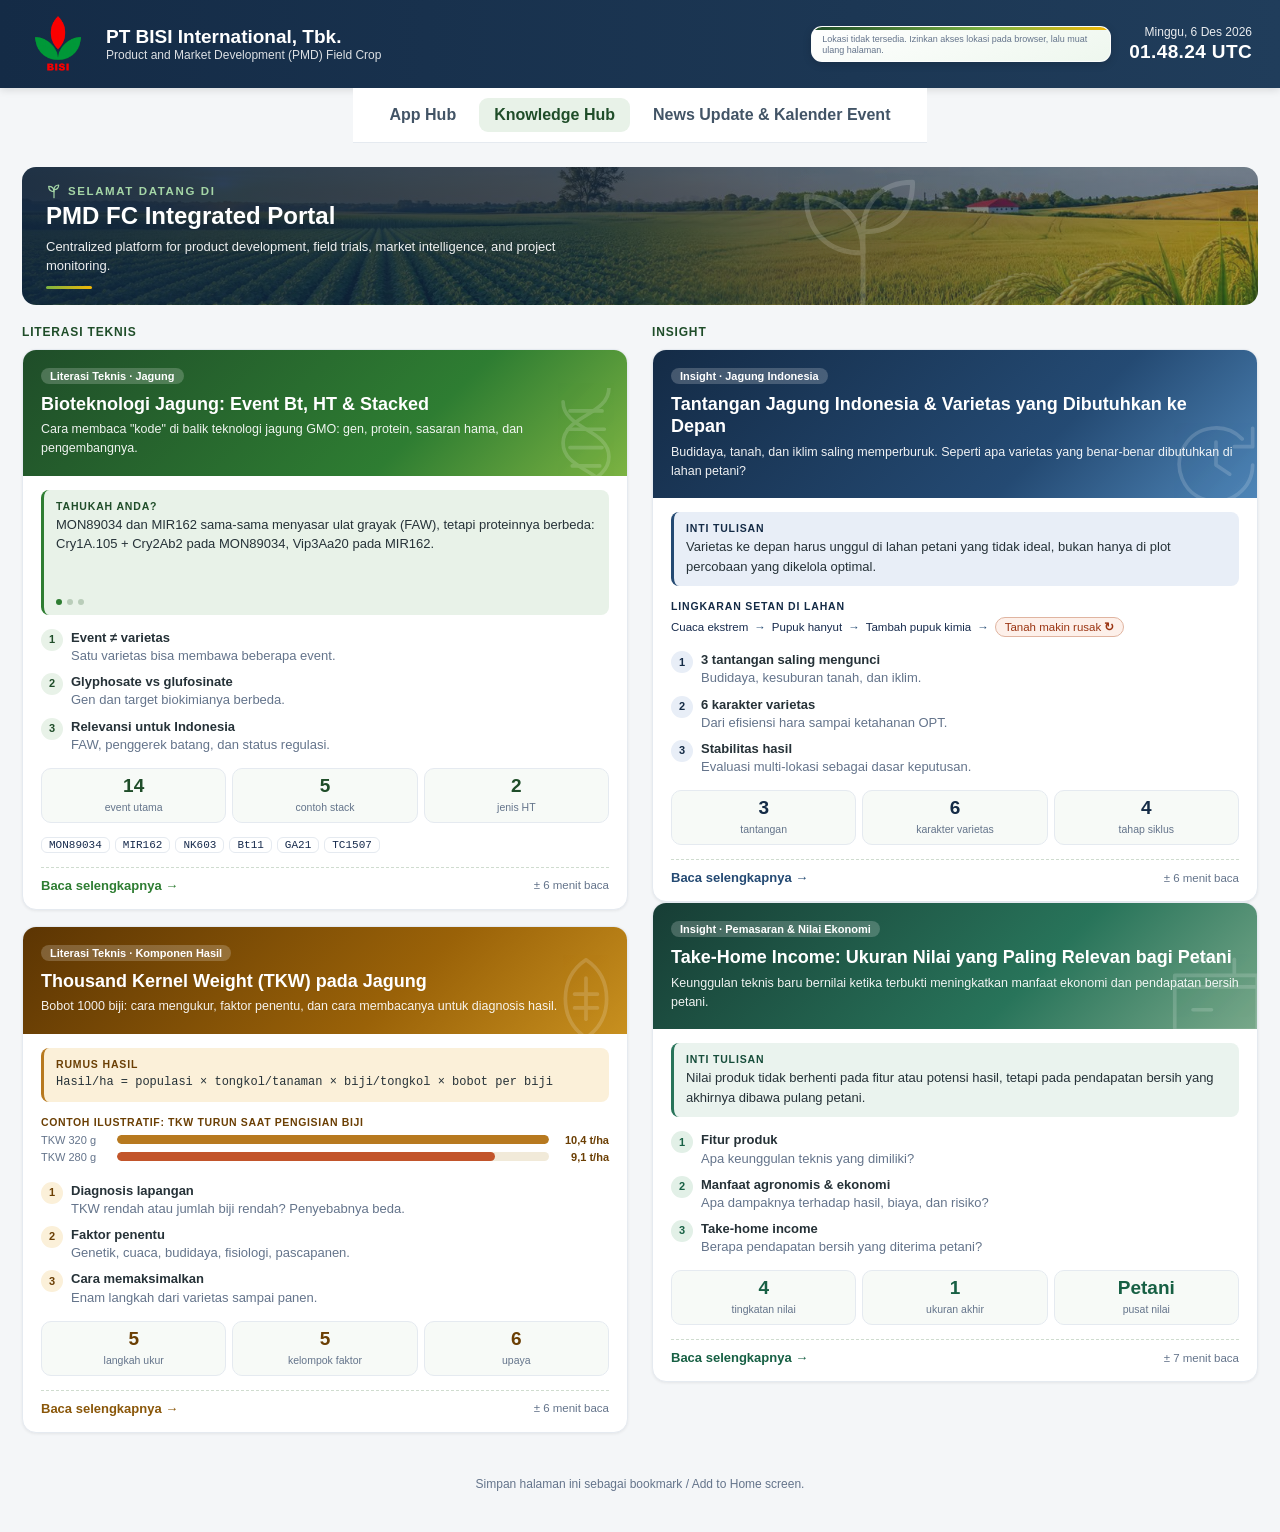
==== commit 6c0db1fe: "Add files via upload" ====
--- a/knowledge-hub.html
+++ b/knowledge-hub.html
@@ -3,7 +3,7 @@
 <head>
 <meta charset="utf-8">
 <meta name="viewport" content="width=device-width, initial-scale=1">
-<title>PMD-FC BISI — Dashboard Gate — Knowledge Hub</title>
+<title>PMD FC Portal — Knowledge Hub</title>
 <meta name="theme-color" content="#1f4d29">
 <style>
 :root {
@@ -951,37 +951,31 @@
 .portal-nav a{
   display:inline-flex;align-items:center;padding:8px 15px;
   border-radius:9px;text-decoration:none;color:#425466;
-  font-size:13px;font-weight:650;transition:.15s;
+  font-size:16px;font-weight:700;transition:.15s;
 }
 .portal-nav a:hover{background:#eef4f0;color:#1f4d29}
 .portal-nav a.active{background:#e8f2e8;color:#1f4d29}
-.portal-page-title{margin:0 0 5px;font-size:12px;font-weight:700;
-  letter-spacing:.07em;text-transform:uppercase;color:#64748b}
-body.page-home .layout,
-body.page-apps .layout,
-body.page-knowledge .layout{display:block}
-body.page-home #p-dash,
-body.page-home .lt-wrap,
-body.page-apps .lt-wrap,
-body.page-apps .updates-row,
-body.page-knowledge #p-dash,
-body.page-knowledge .updates-row{display:none!important}
-body.page-home .updates-row{display:grid;grid-template-columns:minmax(0,1.1fr) minmax(0,.9fr);gap:22px}
+body.page-apps .lt-wrap,body.page-apps .updates-row{display:none!important}
 body.page-apps #p-dash{display:block!important}
-body.page-apps #p-dash .grp-grid{grid-template-columns:repeat(2,minmax(0,1fr))}
+body.page-apps .layout{display:block}
+body.page-knowledge #p-dash,body.page-knowledge .updates-row{display:none!important}
 body.page-knowledge .lt-wrap{
-  display:grid!important;
-  grid-template-columns:repeat(2,minmax(0,1fr));
+  display:grid!important;grid-template-columns:repeat(2,minmax(0,1fr));
   gap:22px 24px;align-items:start;
 }
-body.page-knowledge #p-lit,
-body.page-knowledge #p-ins{display:flex!important;min-width:0}
+body.page-knowledge #p-lit,body.page-knowledge #p-ins{
+  display:flex!important;min-width:0;grid-column:auto!important;grid-row:auto!important;
+}
 body.page-knowledge .lt-stack{grid-template-columns:1fr}
+body.page-news #p-dash,body.page-news .lt-wrap{display:none!important}
+body.page-news .updates-row{
+  display:grid!important;grid-template-columns:minmax(0,1.1fr) minmax(0,.9fr);gap:22px
+}
 @media(max-width:900px){
   .portal-nav{padding:9px 14px;gap:4px}
   .portal-nav a{padding:8px 11px}
-  body.page-home .updates-row{grid-template-columns:1fr}
   body.page-knowledge .lt-wrap{grid-template-columns:1fr}
+  body.page-news .updates-row{grid-template-columns:1fr}
 }
 @media(max-width:620px){
   body.page-apps #p-dash .grp-grid{grid-template-columns:1fr}
@@ -995,9 +989,9 @@
   </section><div class="clock"><div id="ck-date"></div><div id="ck-time"></div></div></header>
 
 <nav class="portal-nav" aria-label="Navigasi utama PMD FC">
-  <a href="index.html" data-page="home">Beranda</a>
-  <a href="app-hub.html" data-page="apps">App Hub</a>
+  <a href="index.html" data-page="apps">App Hub</a>
   <a href="knowledge-hub.html" data-page="knowledge" class="active" aria-current="page">Knowledge Hub</a>
+  <a href="news-events.html" data-page="news">News Update &amp; Kalender Event</a>
 </nav>
 
 <main>
